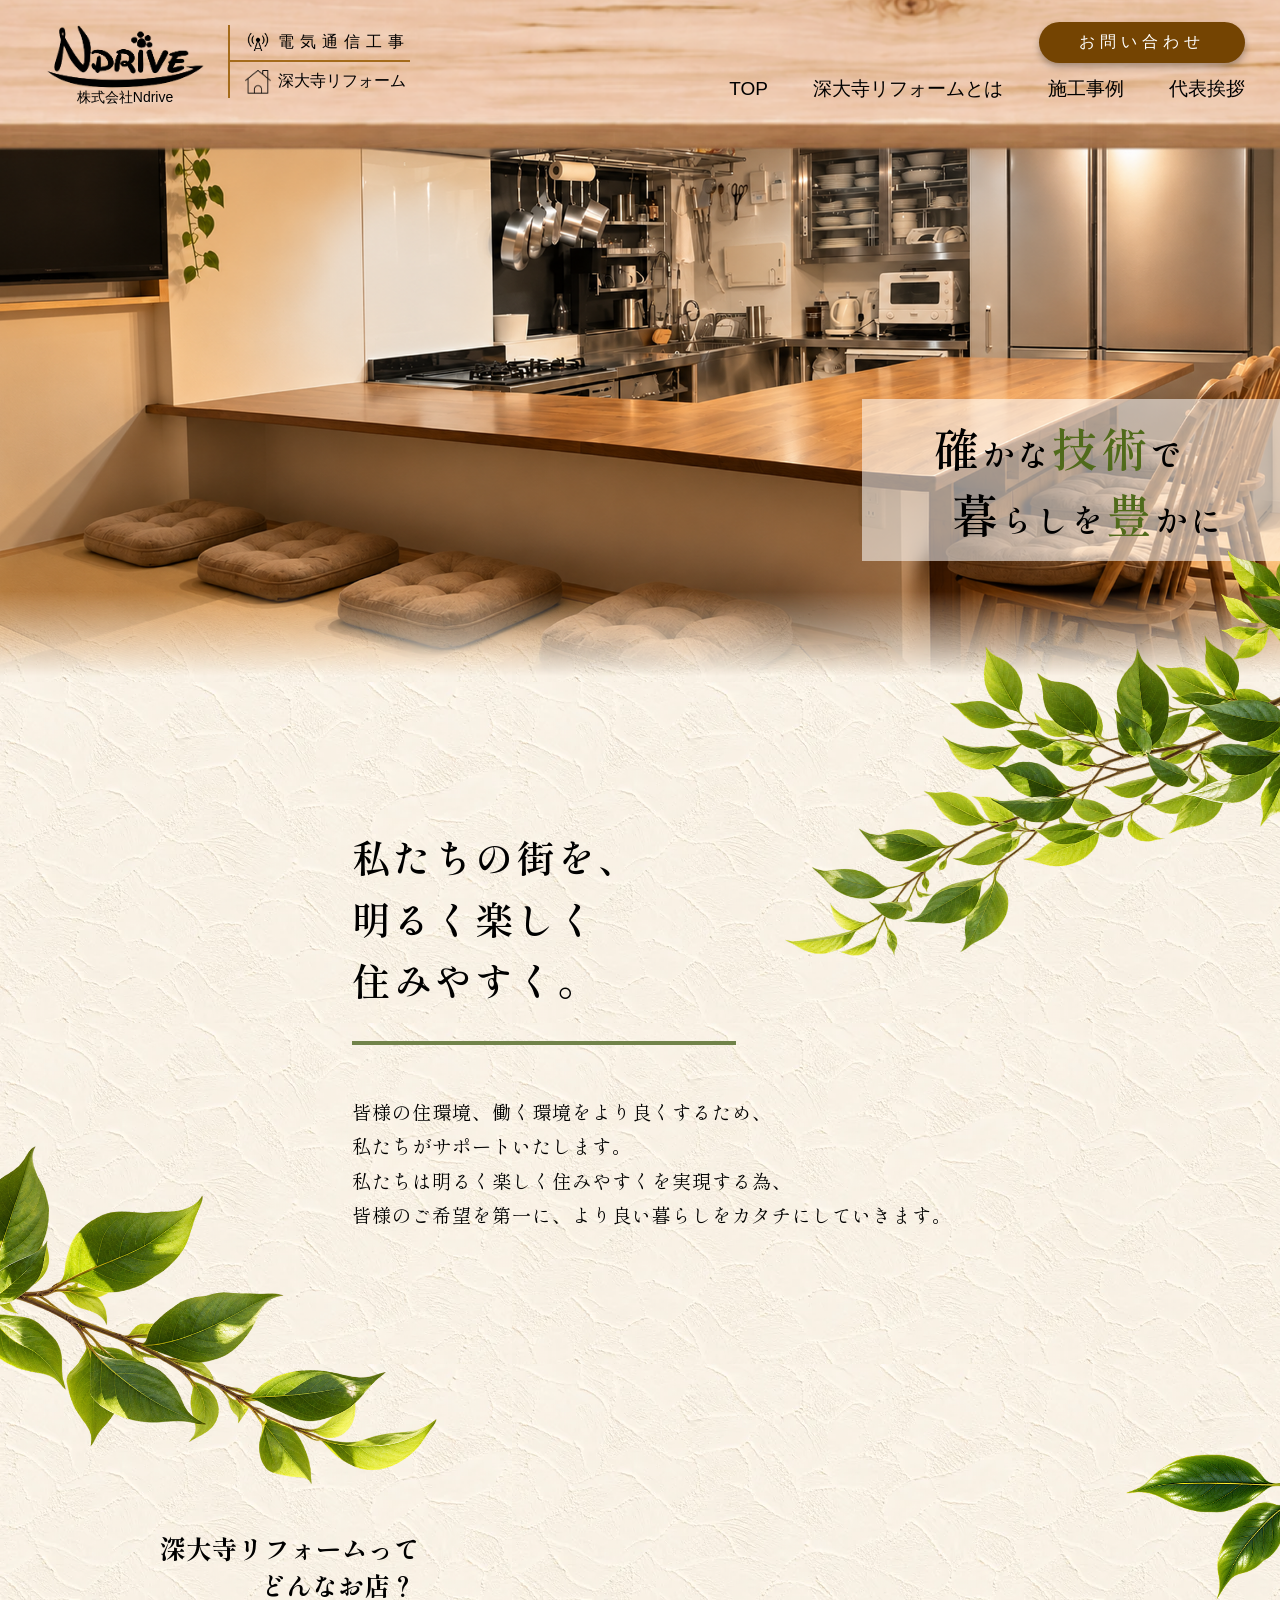
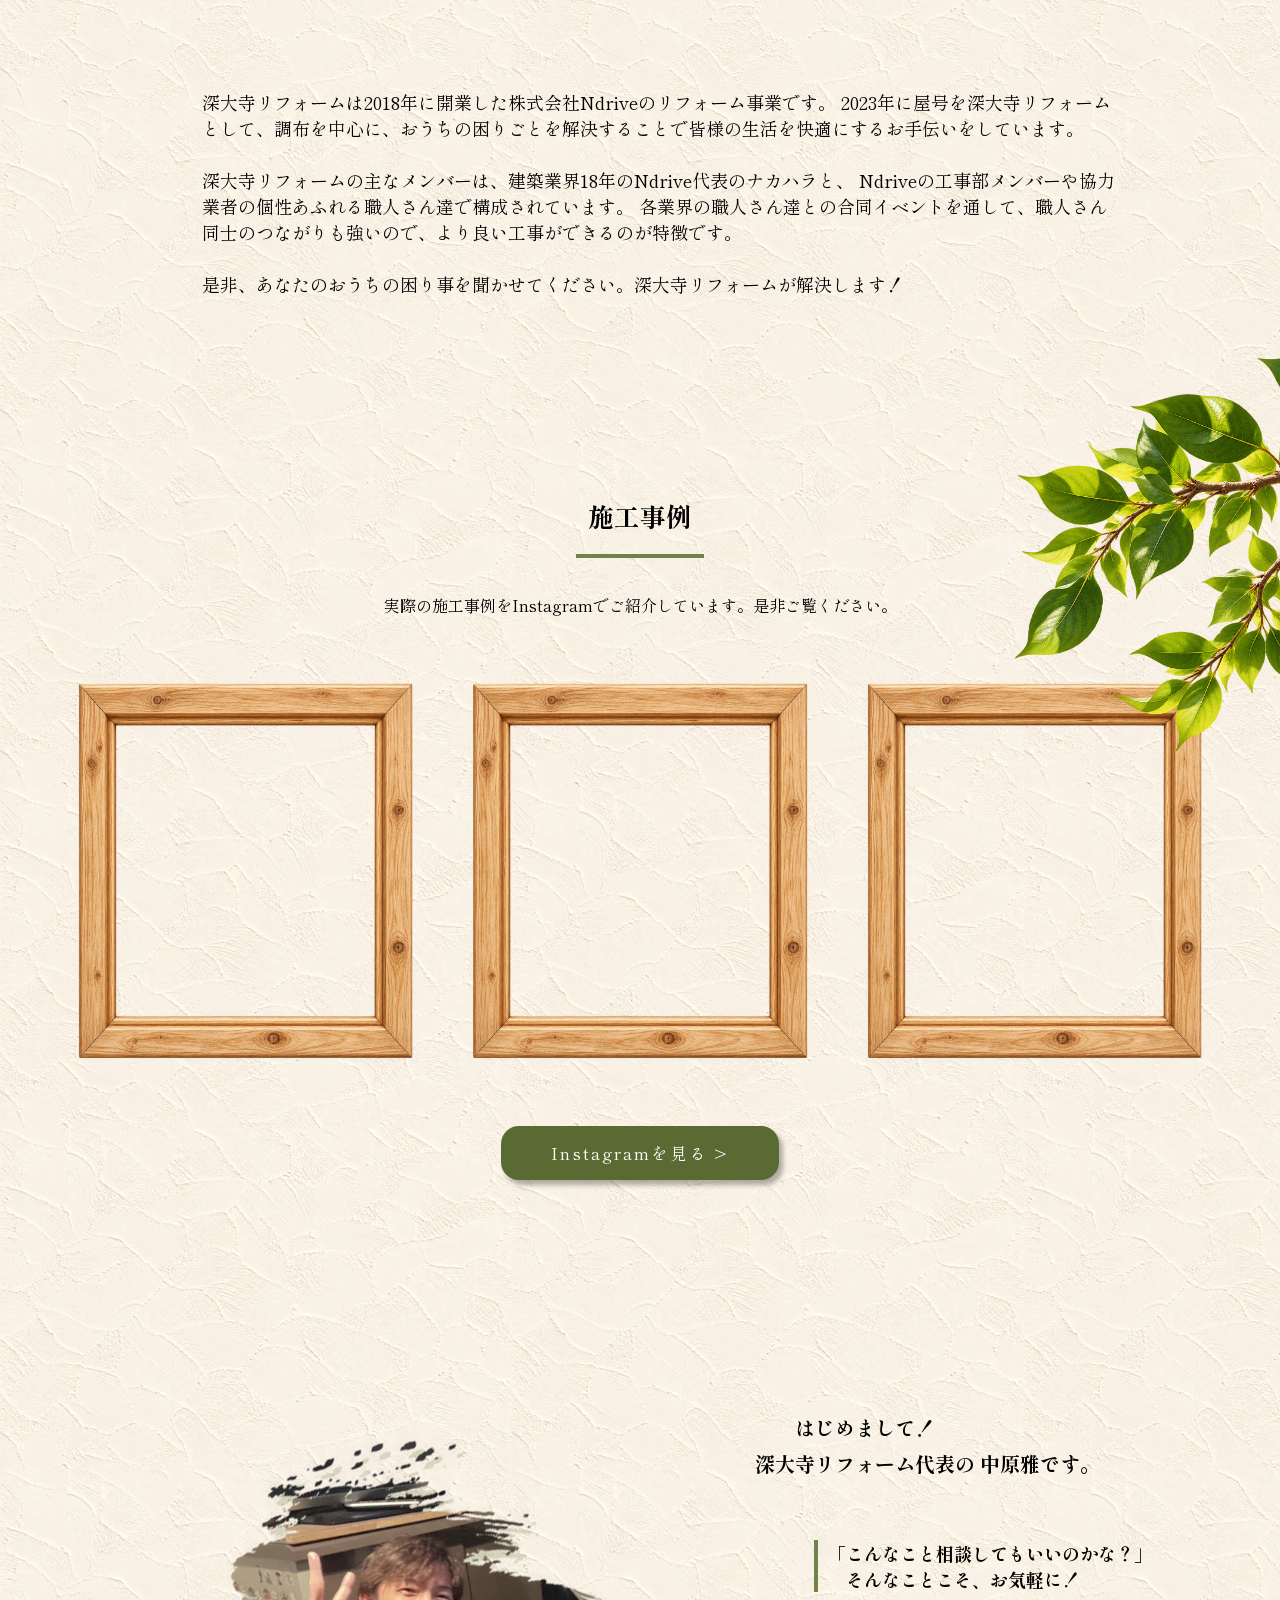
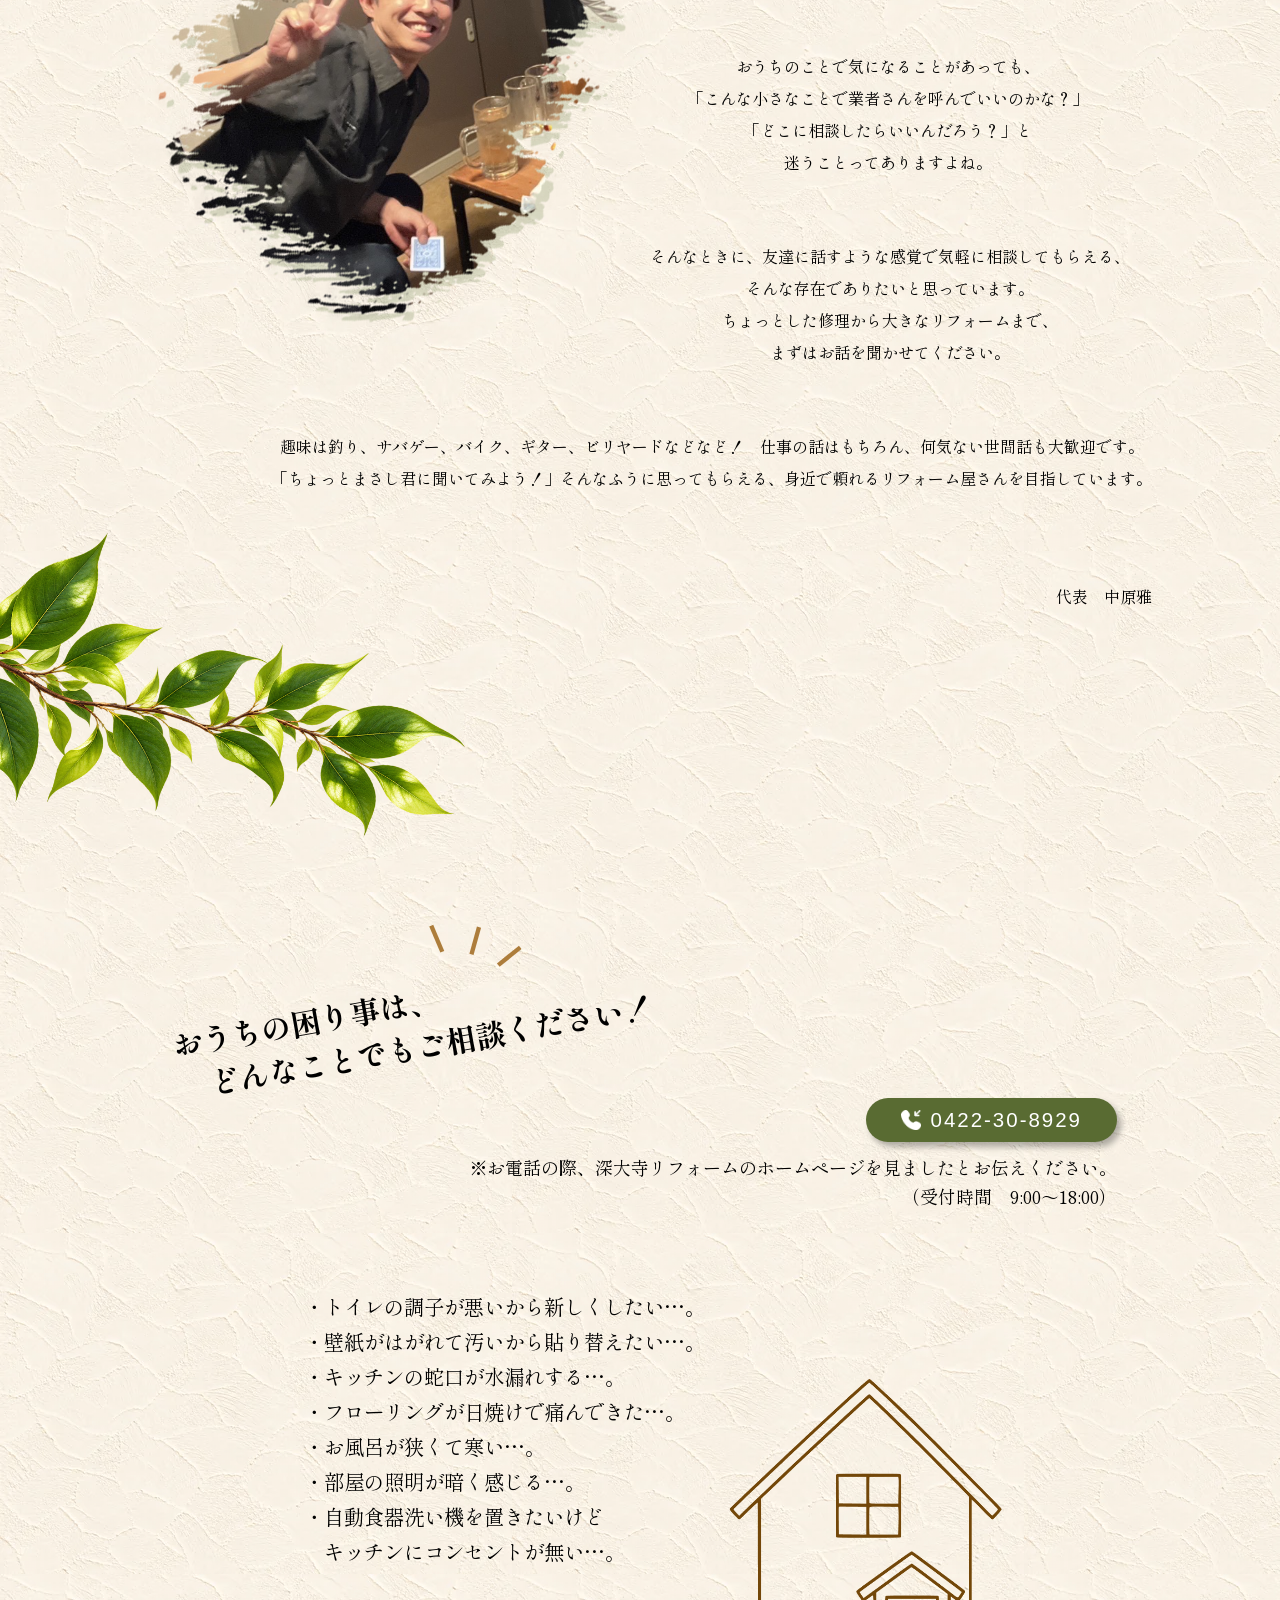
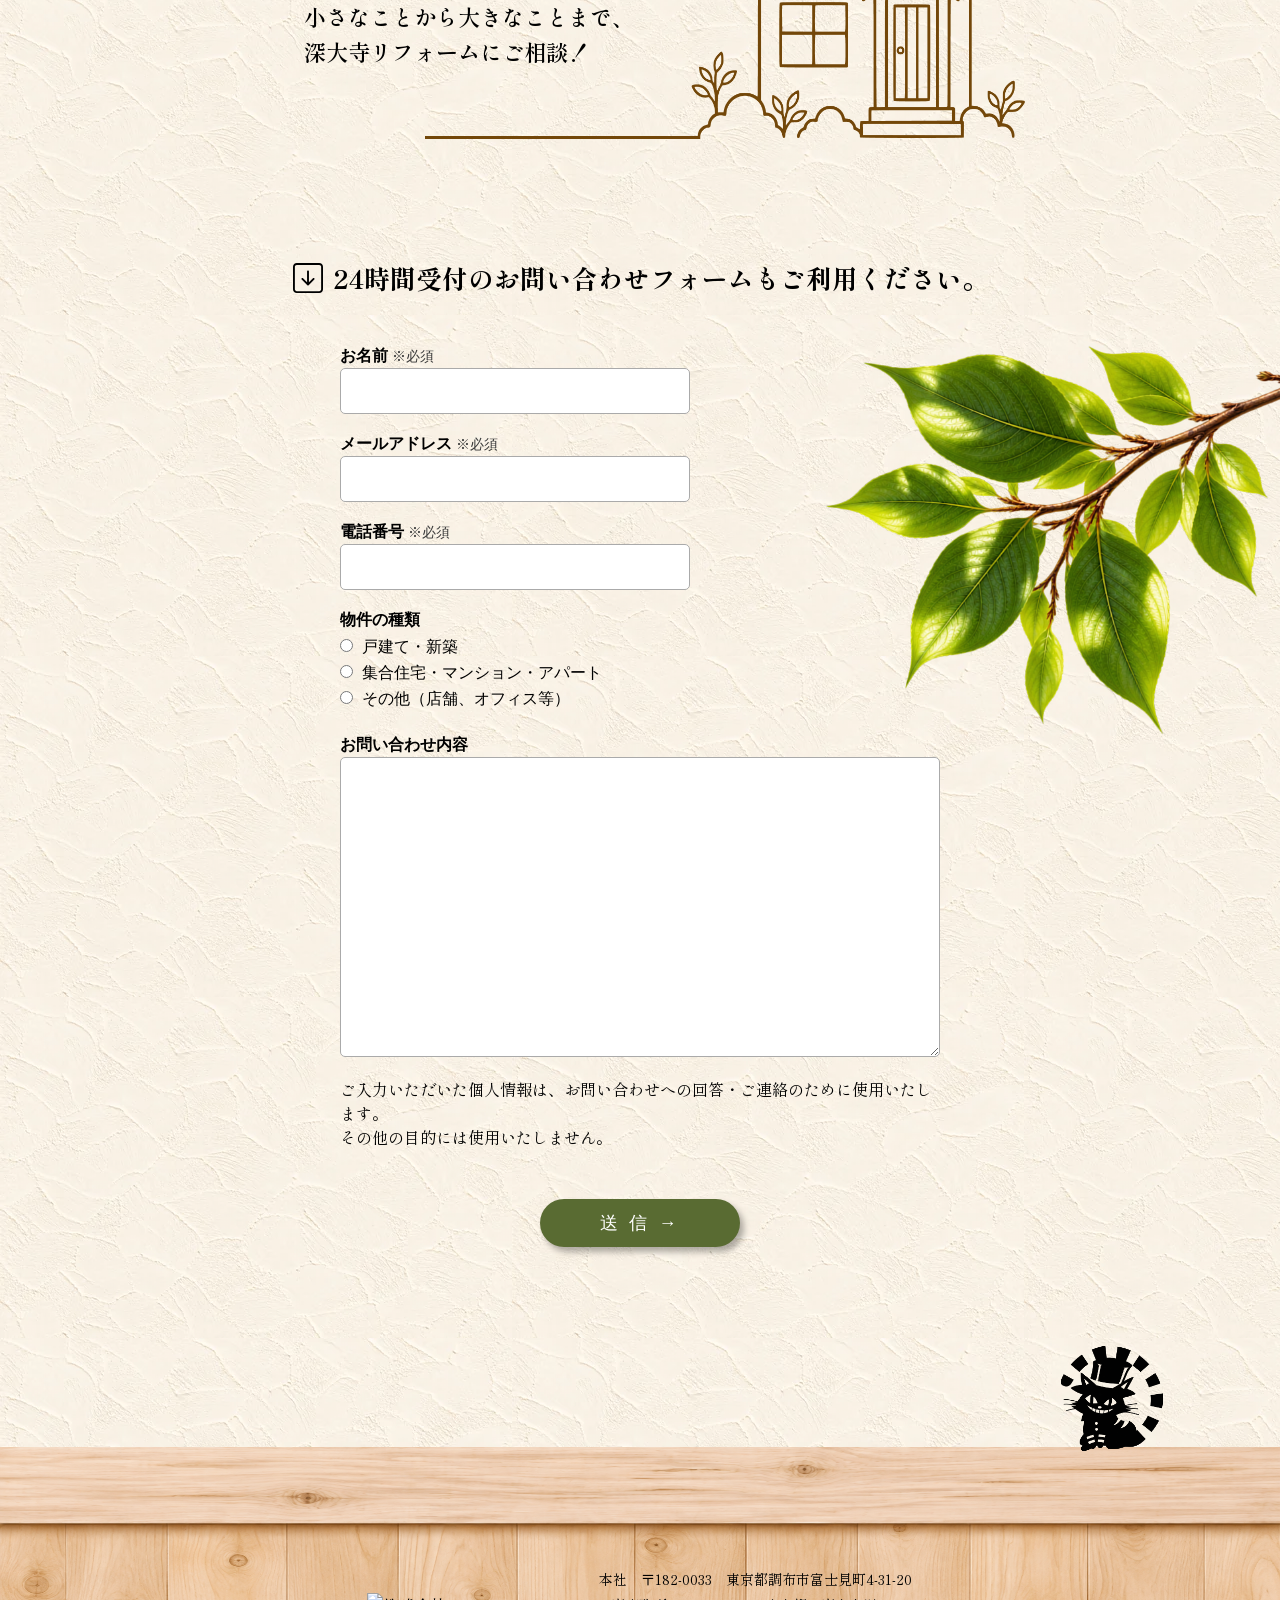
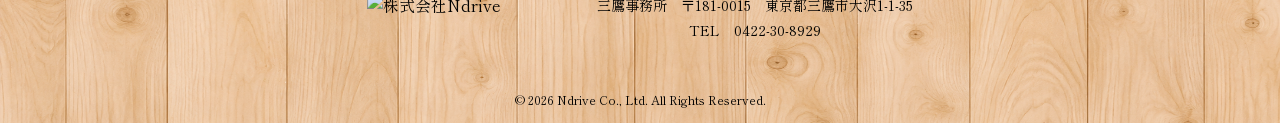
==== reform.html @ 46cafe9b "Add files via upload" ====
<!DOCTYPE html>
<html lang="ja">

<head>
    <meta charset="UTF-8">
    <meta name="viewport" content="width=device-width, initial-scale=1.0">

    <title>深大寺リフォーム</title>

    <!-- Google Fonts -->
    <link rel="preconnect" href="https://fonts.googleapis.com">
    <link rel="preconnect" href="https://fonts.gstatic.com" crossorigin>
    <link href="https://fonts.googleapis.com/css2?family=Shippori+Mincho&display=swap" rel="stylesheet">

    <!-- CSS -->
    
    <link rel="stylesheet" href="css/reform.css">
    <link rel="stylesheet" href="css/reform_sp.css">


    <!--JavaScript -->
    <script src="js/jquery-4.0.0.min.js" defer></script>
    <script src="js/swiper-bundle.min.js" defer></script>
    <script src="js/main.js" defer></script>

</head>

<body>

    <!-- ーーーーーーーーーーーーーーヘッダーーーーーーーーーーーーーーーーーーーーーーー -->
    <header>

        <div class="header">
            <img src="img/hari.png" alt="" class="hari">
            <div class="hidari">
                <a href="index.html" class="logo"><img src="img/ndrive_logo.png" alt="">
                    <p>株式会社Ndrive</p>
                </a>
            </div>
            <div class="kirikae">
                <div class="kirikae2"><img src="img/denki_icon.png" alt="">
                    <p>電気通信工事</p>
                </div>

                <div class="kirikae2">
                    <img src="img/ie_icon_kuro.png" alt="">
                    <p>深大寺リフォーム</p>
                </div>
            </div>

            <div class="migi">
                <div class="btn1"><a href="#contact">お問い合わせ</a></div>

                <nav>
                    <ul>
                        <li><a href="#top">TOP</a></li>
                        <li><a href="#donna">深大寺リフォームとは</a></li>
                        <li><a href="#sekou">施工事例</a></li>
                        <li><a href="#aisatu">代表挨拶</a></li>

                    </ul>
                </nav>
            </div>
        </div>


    </header>



    <main>
        <div class="main-visual">
    <picture>
        <source media="(max-width: 767px)" srcset="img/ie_sp.png">
        <img src="img/ie_syasin.png" alt="">
    </picture>

    <div class="main-text">
        <p>
            <span class="kanzi1">確</span>かな<span class="kanzi2">技術</span>で<br>
            <span class="kanzi1">&nbsp;&nbsp;&nbsp;&nbsp;暮</span>らしを<span class="kanzi2">豊</span>かに
        </p>
    </div>
</div>
        <div id="watasi">
            <h1>
                私たちの街を、<br>
                明るく楽しく<br>
                住みやすく。</h1>
            <p>皆様の住環境、<br class="sp-br">働く環境をより良くするため、<br>
                私たちがサポートいたします。<br>
                私たちは明るく楽しく住みやすくを実現する為、<br>
                皆様のご希望を第一に、<br class="sp-br">より良い暮らしをカタチにしていきます。
            </p>
        </div>

        <section id="donna">
            <h2>深大寺リフォームって<br>&nbsp;&nbsp;&nbsp;&nbsp;&nbsp;&nbsp;&nbsp;&nbsp;&nbsp;&nbsp;&nbsp;&nbsp;&nbsp;&nbsp;&nbsp;&nbsp;どんなお店？
            </h2>
            <img src="img/pendora_r.png">
            <p>深大寺リフォームは2018年に開業した株式会社Ndriveのリフォーム事業です。
                2023年に屋号を深大寺リフォームとして、調布を中心に、おうちの困りごとを解決することで皆様の生活を快適にするお手伝いをしています。<br>
                <br>
                深大寺リフォームの主なメンバーは、建築業界18年のNdrive代表のナカハラと、
                Ndriveの工事部メンバーや協力業者の個性あふれる職人さん達で構成されています。
                各業界の職人さん達との合同イベントを通して、職人さん同士のつながりも強いので、より良い工事ができるのが特徴です。<br>
                <br>
                是非、あなたのおうちの困り事を聞かせてください。深大寺リフォームが解決します！
            </p>
        </section>

        <section id="sekou">
            <h2>施工事例</h2>
            <p>実際の施工事例をInstagramでご紹介しています。<br class="sp-br">是非ご覧ください。</p>

            <div class="gakubuti-area">

                <div class="gakubuti">
                    <div class="mado">
                        <blockquote class="instagram-media"
                            data-instgrm-permalink="https://www.instagram.com/p/DeeU12ZGZT8/" data-instgrm-version="14">
                        </blockquote>
                    </div>
                </div>

                <div class="gakubuti">
                    <div class="mado">
                        <blockquote class="instagram-media"
                            data-instgrm-permalink="https://www.instagram.com/p/DeG30lYD0_P/" data-instgrm-version="14">
                        </blockquote>
                    </div>
                </div>

                <div class="gakubuti">
                    <div class="mado">
                        <blockquote class="instagram-media"
                            data-instgrm-permalink="https://www.instagram.com/p/DeG3Z9BD_4C/" data-instgrm-version="14">
                        </blockquote>
                    </div>
                </div>

            </div>

            <a href="https://www.instagram.com/jindaiijireform/" target="_blank" rel="noopener noreferrer">
                Instagramを見る &gt;
            </a>

        </section>
        <section id="aisatu">
            <img src="img/masasi.png" alt="">
            
                <h3>　　はじめまして！　<br>
                    深大寺リフォーム代表の <br class="sp-br"><span>中原雅</span>です。</h3>
                <h4>「こんなこと相談してもいいのかな？」<br>
                    　そんなことこそ、お気軽に！</h4><br>
                <p class="p1">おうちのことで気になることがあっても、<br>
                    「こんな小さなことで業者さんを呼んでいいのかな？」<br>
                    「どこに相談したらいいんだろう？」と<br>
                    迷うことってありますよね。</p>
                <p class="p2">そんなときに、友達に話すような感覚で気軽に相談してもらえる、<br>
                    そんな存在でありたいと思っています。<br>
                    ちょっとした修理から大きなリフォームまで、<br>
                    まずはお話を聞かせてください。</p><br>
                <p class="p3">趣味は釣り、サバゲー、バイク、ギター、ビリヤードなどなど！　仕事の話はもちろん、何気ない世間話も大歓迎です。<br>
                    「ちょっとまさし君に聞いてみよう！」そんなふうに思ってもらえる、身近で頼れるリフォーム屋さんを目指しています。</p>
                <p class="p4">代表　中原雅</p>
            </div>

        </section>





        <section id="contact">
            <h2>おうちの困り事は、<br>
                　どんなことでもご相談ください！</h2>

            <div class="denwa">
                <a href="tel:0422308929" class="tel-btn">
                    <img src="img/tel_siro.png" alt="">0422-30-8929
                </a>
                <p>※お電話の際、深大寺リフォームの<br class="sp-br">ホームページを見ましたとお伝えください。</p>
                <p>（受付時間　9:00～18:00）</p>
            </div>


            <div class="nayami">
                <p>・トイレの調子が悪いから新しくしたい…。</p>
                <p>・壁紙がはがれて汚いから貼り替えたい…。</p>
                <p>・キッチンの蛇口が水漏れする…。</p>
                <p>・フローリングが日焼けで痛んできた…。</p>
                <p>・お風呂が狭くて寒い…。</p>
                <p>・部屋の照明が暗く感じる…。</p>
                <p>・自動食器洗い機を置きたいけど<br>
                    　キッチンにコンセントが無い…。</p>


                <p class="dai">小さなことから大きなことまで、<br>
                    深大寺リフォームにご相談！</p>
            </div>
            <img src="img/ie_sen.png" alt="">


            <section id="reform-contact">

                <h2><img src="img/sitayazirusi.svg" alt=""> 24時間受付の<br class="sp-br">お問い合わせフォームも<br class="sp-br">ご利用ください。</h2>

                <form class="reform-form" action="#" method="post">

                    <!-- お名前 -->
                    <div class="form-group">
                        <label for="reform-name">
                            お名前 <span class="required">※必須</span>
                        </label>
                        <input type="text" id="reform-name" name="name" required>
                    </div>

                    <!-- メールアドレス -->
                    <div class="form-group">
                        <label for="reform-email">
                            メールアドレス <span class="required">※必須</span>
                        </label>
                        <input type="email" id="reform-email" name="email" required>
                    </div>

                    <!-- 電話番号 -->
                    <div class="form-group">
                        <label for="reform-tel">
                            電話番号 <span class="required">※必須</span>
                        </label>
                        <input type="tel" id="reform-tel" name="tel" required>
                    </div>

                    <!-- 物件の種類 -->
                    <fieldset class="form-group property-type">
                        <legend>物件の種類</legend>

                        <label>
                            <input type="radio" name="property" value="戸建て・新築">
                            戸建て・新築
                        </label>

                        <label>
                            <input type="radio" name="property" value="集合住宅・マンション・アパート">
                            集合住宅・マンション・アパート
                        </label>

                        <label>
                            <input type="radio" name="property" value="その他">
                            その他（店舗、オフィス等）
                        </label>
                    </fieldset>

                    <!-- お問い合わせ内容 -->
                    <div class="form-group">
                        <label for="reform-message">お問い合わせ内容</label>
                        <textarea id="reform-message" name="message" rows="10"></textarea>
                    </div>
                    <div class="privacy">
                        <p>
                            ご入力いただいた個人情報は、お問い合わせへの回答・ご連絡のために使用いたします。<br>
                            その他の目的には使用いたしません。
                        </p>
                    </div>

                    <!-- 送信ボタン -->
                    <button type="submit" class="reform-submit">
                        送 信 →
                    </button>

                </form>

            </section>


        </section>




    </main>



    <!-- ーーーーーーーー フッター ーーーーーーーー -->

    <footer>


        <!-- Ndriveロゴ -->
        <img src="img/Ndrive_logo.png" alt="株式会社Ndrive" class="rogo">

        <!-- Nドラくん -->
        <img src="img/Ndorakun.png" alt="" class="dora">

        <!-- 会社情報 -->
        <div class="zyouhou">
            <p>本社　〒182-0033　東京都調布市富士見町4-31-20</p>
            <p>三鷹事務所　〒181-0015　東京都三鷹市大沢1-1-35</p>
            <p>TEL　0422-30-8929</p>
        </div>

        <p class="copyright">
            &copy; 2026 Ndrive Co., Ltd. All Rights Reserved.
        </p>

    </footer>


    <script async src="https://www.instagram.com/embed.js"></script>

</body>

</html>
---- css/reform.css ----
/* ーーーーーーーーーーーーリセットーーーーーーーーーーーーーーーーーーーーーー */

* {
  margin: 0;
  padding: 0;
  box-sizing: border-box;
}

ul, ol {
  list-style: none;
}

a {
  text-decoration: none;
  color: inherit;
}

img {
  max-width: 100%;
  height: auto;
  display: block;
}

button, input, textarea {
  font: inherit;
}




/* ーーーーーーーーーーーーーーーーー全体ーーーーーーーーーーーーーーー */


body {
  margin: 0 auto;
  font-family: "Shippori Mincho", serif;
  font-weight: 400;
  font-style: normal;

  background-image:
    linear-gradient(
      rgba(255, 250, 240, 0.35),
      rgba(255, 250, 240, 0.35)
    ),
    url("../img/kabegami.webp");

  background-repeat: repeat;
  background-size: auto;
}


h2{
  font-size: 30px;
}
.sp-br {
  display: none;
}

#donna,
#sekou,
#aisatu{
  scroll-margin-top: 170px;
}

/* ーーーーーーーーーーーーーーーーーーーヘッダーーーーーーーーーーーーーーーーーーーーー */


/* =========================
   ヘッダー全体
========================= */

header {
  width: 100vw;
  margin-left: calc(50% - 50vw);
  position: sticky;
  top: 0;
  z-index: 1000;
  padding: 15px 15px 8px;
  overflow: visible;
}


header .header {
  position: relative;
  max-width: 1600px;
  display: flex;
  align-items: center;
  margin: 0 auto;
  font-family: sans-serif;
}

/* =========================
   木目＋ライトの画像
========================= */

header .hari {
  position: absolute;
  top: -390px;
  left: 50%;
  transform: translateX(-50%);
width: max(3000px);
  max-width: none;
  height: auto;
  z-index: 0;
  pointer-events: none;
}

/* 文字・ロゴ・メニューを画像より前に */

header .hidari,
header .kirikae,
header .migi {
  position: relative;
  z-index: 1;
}

/* =========================
   ロゴ
========================= */

header .logo {
  margin: 0 10px 0 30px;
  display: flex;
  flex-direction: column;
  align-items: center;
  transition: transform 0.3s ease;
}

header .logo img {
  width: 160px;
  height: auto;
}

header .logo p {
  font-size: 14px;
  margin-top: -3px;
}

header .logo:hover {
  opacity: 0.6;
}

/* =========================
   左側
========================= */

header .hidari {
  display: flex;
  align-items: center;
  padding-right: 15px;
  margin-right: 0;
}

header .hidari::after {
  content: "";
  position: absolute;
  right: 0;
  top: 10%;
  height: 80%;
  border-right: 2px solid #a46b1b;
}

/* =========================
   電気通信・リフォーム切り替え
========================= */

header .kirikae {
  display: flex;
  flex-direction: column;
  gap: 8px;
}

header .kirikae2 {
  display: flex;
  align-items: center;
  margin: 0;
  padding-left: 15px;
  gap: 7px;
}



header .kirikae2 img {
  width: 26px;
  height: auto;
}

header .kirikae2 p {
  font-size: 16px;
}

header .kirikae > .kirikae2:first-child {
  border-bottom: 2px solid #a46b1b;
  padding-bottom: 5px;
}

header .kirikae > .kirikae2:first-child p {
  letter-spacing: 6px;
}

/* =========================
   右側・ナビゲーション
========================= */

header .migi {
  display: flex;
  flex-direction: column;
  align-items: flex-end;
  margin: auto 20px 10px auto;
  gap: 13px;
  transform: translateY(7px);
}

header nav ul {
  display: flex;
  align-items: center;
  gap: 45px;
}

header nav a {
  display: inline-block;
  border-bottom: 3px solid transparent;
  font-size: 19px;
}

header nav a:hover {
  border-bottom-color: #a46b1b;
}

/* =========================
   お問い合わせボタン
========================= */

header .btn1 a {
  display: inline-block;
  background: #744402;
  color: white;
  letter-spacing: 5px;
  padding: 10px 40px;
  border-radius: 30px;
  box-shadow: 0 4px 7px rgba(0, 0, 0, 0.3);
}

header .btn1 a:hover {
  transform: translateY(2px) scale(0.97);
}





/* =========================
   スクロール時のヘッダー
========================= */

/* なめらかに変化 */
header {
  transition: padding 0.3s ease;
}

header .logo img,
header .logo p,
header .migi,
header .hari,
header nav a,
header .btn1 a {
  transition: all 0.3s ease;
}

/* =========================
   ヘッダー全体
========================= */

header.scrolled {
  padding: 0px 15px;
  box-shadow: 0 3px 12px rgba(0, 0, 0, 0.25);
}

/* =========================
   ロゴ・社名
========================= */

/* ロゴと社名を横並び */
header.scrolled .logo {
  flex-direction: row;
  align-items: center;
  gap: 8px;
  margin: 0 50px;
}

/* ロゴ画像 */
header.scrolled .logo img {
  width: 110px;
}

/* 社名 */
header.scrolled .logo p {
  font-size: 14px;
  margin-top: 10px;
  white-space: nowrap;
}

/* ロゴ右側の縦線を消す */
header.scrolled .hidari::after {
  display: none;
}

/* =========================
   電気通信・リフォーム切り替え
========================= */

header.scrolled .kirikae {
  display: none;
}

/* =========================
   ナビ・お問い合わせ
========================= */

/* 横並び */
header.scrolled .migi {
  flex-direction: row;
  align-items: center;
  gap: 25px;
  margin: 10px 20px 0 auto;
  transform: none;
}

/* ナビを左 */
header.scrolled nav {
  order: 1;
}

/* お問い合わせを右 */
header.scrolled .btn1 {
  order: 2;
}

/* ナビ文字 */
header.scrolled nav a {
  font-size: 17px;
}

/* ナビ同士の間隔 */
header.scrolled nav ul {
  gap: 40px;
}

/* お問い合わせボタン */
header.scrolled .btn1 a {
  font-size: 13px;
  padding: 6px 20px;
  letter-spacing: 2px;
  margin-bottom: 8px;
}

/* =========================
   木目＋ライト
========================= */

header.scrolled .hari {
  top: -440px;
}







/* ーーーーーーーーーーーーーーーーーーメインーーーーーーーーーーーーー */

.main-visual {
  position: relative;
  width: 100vw;
  margin-left: calc(50% - 50vw);
}

.main-visual picture {
  display: block;
  width: 100%;
}

.main-visual picture img {
  width: 100%;
  height: auto;
  display: block;

  -webkit-mask-image: linear-gradient(
    to bottom,
    black 65%,
    transparent 100%
  );

  mask-image: linear-gradient(
    to bottom,
    black 85%,
    transparent 100%
  );
}

.main-text {
  position: absolute;
  top: 65%;
  right: 0%;
  transform: translateY(-50%);
  z-index: 2;
  text-align: center;
background: rgba(255, 255, 255, 0.55);
  padding: 15px 55px 15px 30px;
}

.main-text p {
    font-weight: 600;
  font-size: clamp(30px, 2.5vw, 45px);
  letter-spacing: 3px;
 
}

.main-text .kanzi1{
font-size: clamp(40px, 3.6vw, 66px);
}

.main-text .kanzi2 {
  color: #506b1b;
 font-size: clamp(40px, 3.6vw, 66px);
}

.main-visual::after {
  content: "";
  position: absolute;
  top: 70%;
  width:100%;
  height: 100%;
  right: 0px;
  bottom: -30%;

  background-image: url("../img/ha1.png");
  background-size: auto  clamp(20px, 58vw, 1300px);
  background-repeat: no-repeat;
  background-position: right ;

  pointer-events: none;
  z-index: 3;
}
  



/* ーーーーーー 私たちの街を ーーーーーー */

#watasi {
  position: relative;
  width: 100%;
  padding:  clamp(20px, 12%, 100px) 0 100px  clamp(20px, 15%, 200px);
  display: flex;
  flex-direction: column;
  align-items: center;
}

/* 大きな見出し */
#watasi h1 {
 width: clamp(100px, 60vw, 1000px);
  margin-top: 50px;

  font-size: clamp(20px, 3vw, 55px);
  font-weight: 600;
  line-height: 1.6;
  letter-spacing: 3px;
  text-align: left;
}

/* 緑の横線 */
#watasi h1::after {
  content: "";
  display: block;

  width: 50%;
  height: 4px;
  margin-top: 30px;

  background: #71834a;
}

/* 下の説明文 */
#watasi p {
  width: clamp(100px, 60vw, 1000px);
  margin: 50px 0 0 0;

 font-size: clamp(18px, 1.5vw, 25px);
  line-height: 1.8;
  letter-spacing: 1px;
  text-align: left;
}

/* 左側の葉っぱ */


#watasi::after {
  content: "";
  position: absolute;
  top: clamp(300px, 10vw, 350px);
  width:100%;
  height: 100%;
  right: 0px;
  bottom: -20%;

  background-image: url("../img/ha2.png");
  background-size: auto clamp(20px, 35vw, 700px);
  background-repeat: no-repeat;
  background-position: left ;

  pointer-events: none;
  z-index: 3;
}
  



/* ーーーーーーーーーーーーーーどんなーーーーーーーーーーーーーーーーーー */

#donna{
    max-width: 1400px;
position: relative;
  padding: 100px;
 margin: clamp(100px, 12vw, 220px) auto 100px;
}


#donna h2 {
  font-size: clamp(24px, 2vw, 35px);
  position: absolute;

  top: calc(
    clamp(700px, 50vw, 1000px) * 0.06
  );


  left: calc(
  clamp(-200px, -8vw, -30px)
  + clamp(700px, 50vw, 1000px) * 0.56
  - clamp(
      0px,
      min(100vw - 600px, 680px - 100vw) * 1.5,
      40px
    )
);

transform: translate(
  calc(-50% - clamp(0px, min(100vw - 600px, 680px - 100vw) * 0.5, 10px)),
  calc(-1 * clamp(0px, min(100vw - 600px, 680px - 100vw) * 0.25, 5px))
);

text-align: center;
white-space: nowrap;
z-index: 100;


}

#donna p {
  max-width: 85%;
  margin: 8vw 0 0 8vw;
  font-size: clamp(18px, 1.3vw, 24px);
  text-align: left;
}


#donna img {
  position: absolute;
  top: 0;
  left: clamp(-200px, -8vw, -30px);
  width: clamp(700px, 50vw, 1000px);
}


#donna::after {
  content: "";
  position: absolute;

  top: -240px;
  width: 100vw;
  height: 100%;
  left: 50%;
  transform: translateX(-50%);

  background-image: url("../img/ha3.png");
  background-size: auto clamp(0px, 16vw, 250px);
  background-repeat: no-repeat;
  background-position: right center;

  pointer-events: none;
  z-index: 3;
}




/* ーーーーーーーーーーーー施工事例ーーーーーーーーーーーーーーーー */

#sekou h2,p{
  text-align: center;
}

#sekou h2{
  font-size: clamp(24px, 2vw, 45px);
}

#sekou h2::after {
  content: "";
  display: block;
  width: clamp(120px, 10vw, 600px);
  height: 4px;
  background: #71834a;
  margin: 20px auto 0;
}

#sekou p{
    margin-top: 35px;
    margin-bottom: 60px;
    font-size: clamp(16px, 1.2vw, 20px);
}


#sekou a {
  display: block;
  width: fit-content;
  margin: 60px auto 0;
  padding: 15px 50px;

  background-color: #596b32;
  color: white;
  border-radius: 18px;

  font-size: clamp(16px, 1.3vw, 20px);
  font-weight: 400;
  letter-spacing: 2px;
  text-decoration: none;

  box-shadow: 4px 5px 5px rgba(0, 0, 0, 0.3);

  transition: 0.3s;
}

#sekou a:hover {
  background-color: #465628;
  box-shadow: 2px 3px 3px rgba(0, 0, 0, 0.2);
  transform: translateY(2px);
}




/* ーーーーー 額縁3つを並べる ーーーーー */

#sekou .gakubuti-area {
  width: 95%;
  max-width: 1600px;
  margin: 30px auto;

  display: flex;
  justify-content: center;
  gap: 5px;
}

/* ーーーーー 額縁1つのサイズ ーーーーー */

#sekou .gakubuti {
  flex: 0 0 32%;
  min-width: 0;
  width: 32%;
  aspect-ratio: 1 / 1;
  height: auto;

  position: relative;
  display: flex;
  justify-content: center;
  overflow: hidden;
}

/* ーーーーー Instagramを表示する窓 ーーーーー */

#sekou .mado {
  position: absolute;
  top: 12%;
  left: 10%;
  width: 80%;
  height: 76%;

  display: flex;
  justify-content: center;
  overflow: hidden;
}



/* ーーーーー Instagramの投稿 ーーーーー */

#sekou .mado .instagram-media {
  position: static;
  flex: 0 0 326px;

  width: 326px;
  min-width: 326px;
  max-width: 326px;

  margin: -55px 0 0;

  transform: scale(1);
  transform-origin: top center;
}
/* ーーーーー 額縁を一番前に表示 ーーーーー */

#sekou .gakubuti::after {
  content: "";
  position: absolute;
  inset: 0;

  background-image: url("../img/gakubuti.png");
  background-size: 100% 100%;
  background-position: center;
  background-repeat: no-repeat;

  pointer-events: none;
  z-index: 2;
}

/* ーーーーー 施工事例全体 ーーーーー */

#sekou {
  position: relative;
}

/* ーーーーー 右側の葉っぱ ーーーーー */

#sekou::after {
  content: "";
  position: absolute;
  top: -460px;
  width: 100%;
  height: calc(100% + 315px);
  left: 50%;
  transform: translateX(-50%);

  background-image: url("../img/ha4.png");
  background-size: auto clamp(10px, 40vw, 800px);
  background-repeat: no-repeat;
  background-position: right center;

  pointer-events: none;
  z-index: 3;
}




/* ーーーーーーーーーーーーーー挨拶ーーーーーーーーーーーーーーーー */




#aisatu {
  max-width: 1400px;
  margin: 200px auto;
  position: relative;
  height: 900px;
}

/* 左の写真 */
#aisatu > img {
  width: 45%;
  height: auto;
  flex-shrink: 0;
  position:absolute;
  top: -100px;
  left: 100px;
    z-index: 1;
  isolation: isolate;
  filter: drop-shadow(8px 8px 0 rgba(113, 131, 74, 0.25));
}

/* 右の文章全体 */
#aisatu > div {
  width: 80%;
  text-align: left;
}



/* 見出し */
#aisatu h3 {
  font-size: clamp(20px, 1.3vw, 28px);
  line-height: 1.8;
  margin-bottom: 50px;
  position: absolute;
  top: 30px;
  right: clamp(180px, 10%, 1000px);
}

/* 説明文 */
#aisatu p {
  font-size: clamp(16px, 1.2vw, 20px);
  line-height: 2;
}

#aisatu h4{
    position: absolute;
    top: 160px;
    right: clamp(60px, 10%, 1000px);
     border-left: 4px solid #71834a;
  padding-left: 10px;
  font-size: clamp(18px, 1.25vw, 24px);
}

#aisatu .p1{
    position: absolute;
    top: 270px;
    right: 15%;
}

#aisatu .p2{
    position: absolute;
    top: 460px;
    right: clamp(150px, 5vw, 300px);
}

#aisatu .p3{
    position: absolute;
    top: 650px;
    right: 10%;
}

/* 代表の名前 */
#aisatu .p4 {
  position: absolute;
  top: 800px;
  right: 10%;
  text-align: right;
}



/* ーーーーー ha5 左側の葉っぱ ーーーーー */

#contact {
  position: relative;
}

#contact::before {
  content: "";
  position: absolute;
  top: -59%;
  left: 50%;
  transform: translateX(-50%);

  width: 100vw;
  height: 100%;

  background-image: url("../img/ha5.png");
  background-size: auto 34vw;
  background-repeat: no-repeat;
  background-position: left center;

  pointer-events: none;
  z-index: 3;
}

/* ーーーーーーーーーーーーーーー問い合わせーーーーーーーーーーーーーーー */


#contact {
  max-width: 1400px;
  margin: 100px auto;
  padding: 50px;
  display: grid;
  
  gap: 50px;
  grid-template-columns: minmax(0, 1fr) minmax(0, 1fr);
}

/* 見出し */
#contact > h2 {
  grid-column: 1;
  text-align: left;
  grid-column: 1 / -1;
  white-space: nowrap;
transform: rotate(-10deg);
margin-left: 10%;

}

/* 電話 */
#contact .denwa {
  grid-column: 2;
  justify-self: end;
  display: flex;
  flex-direction: column;
  align-items: flex-end;
  margin-right: 20%;
  margin-top: 30px;
}

#contact .denwa p {
  margin: 3px 0 0;
  text-align: right;
  font-size: clamp(15px,1.4vw, 18px);
}

#contact .denwa p:first-of-type {
    white-space: nowrap;
    margin-top: 12px;
}




#contact .tel-btn {
  display: inline-flex;
  align-items: center;
  gap: 10px;
  padding: 10px 35px;
  background: #596b32;
  color: white;
  border-radius: 40px;
  text-decoration: none;
  font-size: clamp(20px, 1.6vw, 45px);
  font-family: sans-serif;
  letter-spacing: 2px;
    box-shadow: 4px 5px 6px rgba(0, 0, 0, 0.3);
     transition: 0.2s;
  
}


#contact .tel-btn:hover {
  transform: translateY(4px);
  box-shadow: 1px 2px 3px rgba(0, 0, 0, 0.2);
}

#contact .tel-btn:active {
  transform: translateY(6px);
  box-shadow: none;
}



#contact .tel-btn img {
  width: 20px;
}

/* お悩み一覧 */
#contact .nayami {
  grid-column: 1;
  margin: 30px auto 0 45%;
}

#contact .nayami p{
    text-align: left;
    line-height: 35px;
    white-space: nowrap;
    font-size: clamp(18px, 1.6vw, 22px);
}

#contact .nayami .dai{
    font-size: 22px;
    margin-top: 30px;
    font-weight: 600;
}

/* 家の画像 */
#contact > img {
  grid-column: 2;
  width: 600px;
  margin: 120px 30% 0 0;
  transform: translateX(-40%);
  max-width: none;
}

/* フォーム */
#reform-contact {
  grid-column: 1 / -1;
}

#contact > h2 {
  position: relative;
}

#contact > h2::before {
  content: "";
  position: absolute;
  width: 100px;
  height: 50px;
  bottom: 100%;
  left: 25%;
  transform: rotate(7deg);

  background-image: url("../img/pyon.svg");
  background-size: contain;
  background-repeat: no-repeat;
}




/* ーーーーー お問い合わせフォーム ーーーーー */


#reform-contact {
  width: 100%;
  padding: 50px 0;
   min-width: 0;
}

/* 見出し */
#reform-contact h2 {
  font-size: clamp(20px, 2vw, 40px);

  display: flex;
  align-items: center;
  gap: 10px;
  text-align: center;
  width: fit-content;
  margin: 20px auto 50px auto;
}

#reform-contact h2 img{
width: 30px;
height: 30px;
}


/* フォーム全体 */
.reform-form {
   width: 100%;
  max-width: 600px;
  min-width: 0;
  margin: 0 auto;
}

/* 各項目 */
.reform-form .form-group {
  margin-bottom: 20px;
}

/* 項目名 */
.reform-form label,
.reform-form legend {
  display: block;
  font-size: clamp(16px, 1.2vw, 20px);
  font-weight: bold;
  margin-bottom: 1px;
  font-family: sans-serif;
}

/* 必須 */
.reform-form .required {
  color: #3c3c3c;
  font-size: 14px;
  font-weight: 200;
}

/* 入力欄 */
.reform-form input[type="text"],
.reform-form input[type="email"],
.reform-form input[type="tel"] {
  display: block;
  width: 350px;
  max-width: 100%;
  padding: 10px;
  border: 1px solid #aaa;
  border-radius: 5px;
  background: white;
  font-size: 16px;
    box-sizing: border-box;
  max-width: 100%;
}

/* 物件の種類 */
.reform-form .property-type {
  border: none;
  padding: 0;
  
}

.reform-form .property-type label {
  display: block;
  font-size: clamp(16px, 1.2vw, 20px);
  font-weight: normal;
  margin: 5px 0;
}

/* ラジオボタン */
.reform-form input[type="radio"] {
  margin-right: 5px;
}

/* お問い合わせ内容 */
.reform-form textarea {
  display: block;
  width: 600px;
  max-width: 100%;
  height: 300px;
  padding: 10px;
  border: 1px solid #aaa;
  border-radius: 5px;
  background: white;
font-size: clamp(16px, 1.2vw, 20px);
}

/* 送信ボタン */
.reform-form .reform-submit {
  display: block;
  margin: 50px auto 0;
  padding: 12px 60px;

  background: #596b32;
  color: white;
  border: none;
  border-radius: 40px;
font-family: sans-serif;
 font-size: clamp(18px, 1.3vw, 20px);
  letter-spacing: 3px;
  cursor: pointer;

  box-shadow: 4px 5px 6px rgba(0, 0, 0, 0.3);
}

.reform-submit {
  transition: 0.2s;
}

.reform-submit:hover {
  transform: translateY(4px);
  box-shadow: 1px 2px 3px rgba(0, 0, 0, 0.2);
}
.reform-form .privacy p {
  text-align: left;
}

#contact{
  position: relative;
}





/* ーーーーー ha6 右側の葉っぱ ーーーーー */

#contact::after {
  content: "";
  position: absolute;
  top: 40px;
  width: 100vw;
  height: 100%;
  left: 50%;
  transform: translateX(-50%);

  background-image: url("../img/ha6.png");
  background-size: auto clamp(100px, 80vw, 1300px);
  background-repeat: no-repeat;
  background-position: right center;

  pointer-events: none;
  z-index: 3;
}







/* ーーーーーーーーーーーーーーーーーー フッター ーーーーーーーーーーーーーー */

footer {
  position: relative;
  width: 100%;
  padding: 120px 10% 80px;

background-image: url("../img/kosikabe.png");
background-size: 100% 100%;
background-position: center ;
background-repeat: no-repeat;

  display: flex;
  align-items: center;
  justify-content: center;
  gap: 30px;
}

/* Ndriveロゴ */
footer .rogo {
  width: 200px;
}

/* Nドラくん */
footer .dora {
  position: absolute;
  width: 130px;
  top: -113px;
  right: 8%;
  bottom: 100%;
}

/* 会社情報 */
footer .zyouhou {
  font-size: 14px;
  line-height: 1.8;
}

/* コピーライト */
footer .copyright {
  position: absolute;
  bottom: 15px;
  left: 50%;
  transform: translateX(-50%);

  font-size: 12px;
  white-space: nowrap;
}












/* ーーーーーーーーーーーーーーーーーーーアニメーションーーーーーーーーーーーーー */



/* ーーーーー 文字アニメーション ーーーーー */

.main-text p {
  -webkit-mask-image: linear-gradient(
    to bottom,
    black 0%,
    black 40%,
    transparent 60%,
    transparent 100%
  );
  mask-image: linear-gradient(
    to bottom,
    black 0%,
    black 40%,
    transparent 60%,
    transparent 100%
  );

  -webkit-mask-size: 100% 300%;
  mask-size: 100% 300%;

  animation: textReveal 2s ease-in-out forwards;
}

@keyframes textReveal {
  from {
    -webkit-mask-position: 0 70%;
    mask-position: 0 70%;
  }

  to {
    -webkit-mask-position: 0 0;
    mask-position: 0 0;
  }
}







/* ーーーーー アニメーション ーーーーー */

/* h1とpに共通するマスク設定 */
#watasi h1,
#watasi p {
  -webkit-mask-image: linear-gradient(
    to bottom,
    black 0%,
    black 40%,
    transparent 60%,
    transparent 100%
  );
  mask-image: linear-gradient(
    to bottom,
    black 0%,
    black 40%,
    transparent 60%,
    transparent 100%
  );

  -webkit-mask-size: 100% 300%;
  mask-size: 100% 300%;
}

/* h1：2秒後に登場 */
#watasi h1 {
  animation: watasiReveal 2.5s ease-in-out 0.6s both;
}

/* p：3.5秒後に登場 */
#watasi p {
  animation: watasiReveal 3s ease-in-out 1.5s both;
}

/* 上から下へふわっと表示 */
@keyframes watasiReveal {
  from {
    -webkit-mask-position: 0 100%;
    mask-position: 0 100%;
  }

  to {
    -webkit-mask-position: 0 0;
    mask-position: 0 0;
  }
}


/* ーーーーー どんな・ペンドラ アニメーション ーーーーー */

/* 最初は隠す */
#donna h2,
#donna img {
  clip-path: inset(0 100% 0 0);
}

/* 左から徐々に表示 */
#donna h2.show,
#donna img.show {
  animation: imageReveal 1s ease-out forwards;
}

@keyframes imageReveal {
  from {
    clip-path: inset(0 100% 0 0);
  }

  to {
    clip-path: inset(0 0 0 0);
  }
}



/* ーーーーー どんなの文章 ふわっと表示 ーーーーー */

#donna p {
  opacity: 0;
  transform: translateY(20px);
  transition: opacity 1s ease, transform 1s ease;
}

#donna p.is-visible {
  opacity: 1;
  transform: translateY(0);
}



/* ーーーーー 施工事例 スクロールアニメーション ーーーーー */

/* 見出し・説明文 */
#sekou h2.reveal,
#sekou > p.reveal {
  opacity: 0;
  transform: translateY(30px);
  transition: opacity 1s ease, transform 1s ease;
}

#sekou h2.reveal.is-visible,
#sekou > p.reveal.is-visible {
  opacity: 1;
  transform: translateY(0);
}

/* 額縁 */
#sekou .gakubuti.reveal {
  opacity: 0;
  transform: translateY(40px) scale(0.95);
  transition: opacity 1s ease, transform 1s ease;
}

#sekou .gakubuti.reveal.is-visible {
  opacity: 1;
  transform: translateY(0) scale(1);
}






/* Instagramボタン */

#sekou > a {
  opacity: 0;
  translate: 0 30px;
}

/* 見出しが表示されたら、遅れてボタン登場 */
#sekou:has(h2.is-visible) > a {
  animation: instaUp 1s ease 1.5s both;
}

@keyframes instaUp {
  from {
    opacity: 0;
    translate: 0 30px;
  }

  to {
    opacity: 1;
    translate: 0 0;
  }
}



/* ーーーーー 他のセクションもふわっと登場 ーーーーー */

/* 代表挨拶 */
#aisatu > img,
#aisatu h3,
#aisatu h4,
#aisatu .p1,
#aisatu .p2,
#aisatu .p3,
#aisatu .p4,

/* お問い合わせ */
#contact > h2,
#contact .denwa,
#contact .nayami,

/* お問い合わせフォーム */
#reform-contact h2,
#reform-contact .form-group,
#reform-contact .reform-submit {
  opacity: 0;
  translate: 0 30px;
  transition:
    opacity 1s ease,
    translate 1s ease;
}

/* スクロールで表示 */
#aisatu > img.is-visible,
#aisatu h3.is-visible,
#aisatu h4.is-visible,
#aisatu .p1.is-visible,
#aisatu .p2.is-visible,
#aisatu .p3.is-visible,
#aisatu .p4.is-visible,

#contact > h2.is-visible,
#contact .denwa.is-visible,
#contact .nayami.is-visible,

#reform-contact h2.is-visible,
#reform-contact .form-group.is-visible,
#reform-contact .reform-submit.is-visible {
  opacity: 1;
  translate: 0 0;
}


/* HA1： */

@keyframes ha1Sway {
  0%, 100% {
    transform: skewY(0deg);
  }

  50% {
    transform: skewY(5deg);
  }
}

.main-visual::after {
  transform-origin: right center;
  animation: ha1Sway 6s ease-in-out infinite;
}


/* HA2*/

@keyframes ha2Sway {
  0%, 100% {
    transform: skewY(0deg);
  }

  50% {
    transform: skewY(-3deg);
  }
}

#watasi::after {
  transform-origin: left center;
  animation: ha2Sway 3s ease-in-out infinite;
}



/* HA3：右側を固定して左側が上下にしなる */

@keyframes ha3Sway {
  0%, 100% {
    transform: translateX(-50%) skewY(0deg);
  }

  50% {
    transform: translateX(-50%) skewY(8deg);
  }
}

#donna::after {
  transform-origin: right center;
  animation: ha3Sway 2s ease-in-out infinite;
}



/* HA4：右側を固定して左側が上下にしなる */

@keyframes ha4Sway {
  0%, 100% {
    transform: translateX(-50%) skewY(0deg);
  }

  50% {
    transform: translateX(-50%) skewY(5deg);
  }
}

#sekou::after {
  transform-origin: right center;
  animation: ha4Sway 4.8s ease-in-out infinite;
}



/* HA5：左側を固定して右側が上下にしなる */

@keyframes ha5Sway {
  0%, 100% {
    transform: translateX(-50%) skewY(0deg);
  }

  50% {
    transform: translateX(-50%) skewY(-4deg);
  }
}

#contact::before {
  transform-origin: left center;
  animation: ha5Sway 5.2s ease-in-out infinite;
}



/* HA6：右側を固定して左側が上下にしなる */

@keyframes ha6Sway {
  0%, 100% {
    transform: translateX(-50%) skewY(0deg);
  }

  50% {
    transform: translateX(-50%) skewY(3deg);
  }
}

#contact::after {
  transform-origin: right center;
  animation: ha6Sway 4.6s ease-in-out infinite;
}
---- css/reform_sp.css ----
@media screen and (max-width: 767px) {
  
.sp-br {
  display: inline;
}

h2{
    font-size: 24px;
    letter-spacing: 4px;
}
    
body {
  overflow-x: clip;
}




  

/* ===== スマホ版ヘッダー ===== */




header,
header.scrolled {
  width: 100%;
  padding: 5px 10px;
  margin: 0;
}

/* ヘッダー全体を2段にする */
header .header {
  display: grid;
  grid-template-columns: 115px minmax(0, 1fr);
  grid-template-rows: auto auto;
  align-items: center;
  width: 100%;
  gap: 0;
}


header .hari,
header.scrolled .hari {
  display: block;
  content: url("../img/hari_sumaho.png");

  position: absolute;
  width: 1900px;
  max-width: none;
  height: auto;

  top: -295px;
  left: 50%;
  transform: translateX(-50%);
}


/* 切り替えメニューを非表示 */
header .kirikae,
header.scrolled .kirikae {
  display: none;
}

/* ===== ロゴ ===== */

header .hidari {
  grid-column: 1;
  grid-row: 1 / 3;
  padding: 0;
  margin: 0;
  min-width: 0;
}

header .hidari::after {
  display: none;
}

header .logo,
header.scrolled .logo {
  display: flex;
  flex-direction: column;
  align-items: center;
  gap: 0;
  margin: 0;
}

header .logo img,
header.scrolled .logo img {
  width: 100px;
}

header .logo p,
header.scrolled .logo p {
  font-size: 12px;
  margin: -3px 0 0;
  white-space: nowrap;
}

/* ===== 右側 ===== */

header .migi,
header.scrolled .migi {
  grid-column: 2;
  grid-row: 1 / 3;

  display: flex;
  flex-direction: column;
  align-items: flex-end;

  width: 100%;
  min-width: 0;
  margin: 0;
  gap: 5px;
  transform: none;
}

/* ===== お問い合わせ ===== */

header .btn1,
header.scrolled .btn1 {
  order: 1;
}

header .btn1 a,
header.scrolled .btn1 a {
  display: flex;
  align-items: center;
  justify-content: center;

  padding: 7px 25px;
  margin-top: 6px;

  background: #744402;
  color: white;
  border: 1px solid #744402;
  border-radius: 30px;

  font-size: 10px;
  letter-spacing: 2px;
  font-weight: bold;
  white-space: nowrap;
}

/* ===== ナビゲーション ===== */

header nav,
header.scrolled nav {
  order: 2;
  width: 100%;
  min-width: 0;
  margin: 0;
  padding: 0;
}

header nav ul,
header.scrolled nav ul {
  display: flex;
  align-items: center;
  justify-content: space-between;
  width: 100%;
  gap: 0;
  margin: 0;
  padding: 0;
}

/* 深大寺リフォームとは非表示 */
header nav li:nth-child(2) {
  display: none;
}

header nav li {
  flex: 1;
  min-width: 0;
  padding: 0;
  text-align: center;
  border: none;
}

/* ナビ文字 */
header nav a,
header.scrolled nav a {
  display: block;
  width: 100%;
  padding: 3px 0;

  font-family: sans-serif;
  font-size: 12px;
  font-weight: bold;
  white-space: nowrap;
  border: none;
}

/* 縦線 */
header nav li:nth-child(3),
header nav li:nth-child(4) {
  border-left: 2px solid #c0a178;
}

/* ホバー */
header nav a:hover,
header nav a:focus-visible {
  border: none;
  transform: none;
}

/* ーーーーーーーーーーーーーーーーーーメインーーーーーーーーーーーーーーーーーー */


.main-text {
  position: absolute;
  top: 110%;
  right: 55%;
  transform: translateY(-50%);
  z-index: 100;

  writing-mode: vertical-rl;
  text-orientation: mixed;
  text-align: center;

  background: transparent;
  padding: 25px 15px;
}

.main-text p {
  font-weight: 600;
  font-size: 25px;
  letter-spacing: 3px;
  line-height: 1.5;
  margin: 0;
  white-space: nowrap;
}

.main-text .kanzi1 {
  font-size: 35px;
}

.main-text .kanzi2 {
  color: #506b1b;
  font-size: 36px;
}


.main-visual::after {
  content: "";
  position: absolute;
  top: 90%;
  width:100%;
  height: 100%;
  right: -50px;
  bottom: -30%;

  background-image: url("../img/ha1.png");
  background-size: auto 150%;
  background-repeat: no-repeat;
  background-position: right ;

  pointer-events: none;
  z-index: 3;
}







/* ーーーーーー 私たち ーーーーーー */

#watasi {
  display: flex;
  flex-direction: column;
  align-items: center;
  width: 90%;
  margin: 60% auto 70px;
  padding: 0;
}

/* 見出し */
#watasi h1 {
  font-size: clamp(24px, 6vw, 34px);
  line-height: 1.5;
  border-right: none;
  border-left: none;
  padding: 0 ;
  width: fit-content;
  margin: 0 auto;
}



/* 緑の横線 */
#watasi h1::after {
  content: "";
  display: block;

  position: relative;
  left: 50%;
  transform: translateX(-50%);

  width: 100%;
  height: 3px;
  margin-top: 20px;

  background: #71834a;
}


/* 説明文 */
#watasi p {
  font-size: clamp(15px, 3vw, 20px);
  line-height: 1.8;
  width: fit-content;
  max-width: 70%;
  margin: 25px auto 0;
  text-align: left;
}


  
/* 左側の葉っぱ */


#watasi::after {
  content: "";
  position: absolute;
  top: calc(55% - clamp(0px, (100vw - 430px) * 0.17, 57px));
  width:100%;
  height: 100%;
  right: 20%;
  bottom: -20%;
  transform: rotate(15deg);
  background-image: url("../img/ha2.png");
  background-size: auto 50vw;
  background-repeat: no-repeat;
  background-position: left ;

  pointer-events: none;
  z-index: -1;
}
  


/* ーーーーー ha5 ーーーーー */

#contact::before {
  top: -60%;
  background-size: auto 40vw;
  background-position: left center;
}


/* ーーーーーー お問い合わせーーーーー */

#contact {
  width: 90%;
  max-width: 100%;
  margin: 200px auto;
  padding: 0;
  display: flex;
  flex-direction: column;
  align-items: center;
  gap: 20px;
  box-sizing: border-box;
}

/* お問い合わせ見出し */
#contact > h2 {
  width: fit-content;
  max-width: 80%;
  margin: -70px 0 20px;
  align-self: flex-start;
  text-align: center;
  letter-spacing: 0;
  font-size: 18px;

  transform: translate(
    clamp(0px, (100vw - 615px) * 0.4, 35px),
    clamp(0px, (100vw - 615px) * 0.7, 50px)
  ) rotate(-10deg);
}

/* 見出しの飾り */
#contact > h2::before {
  width: 60px;
  height: 35px;
  left: 70%;
}

/* 電話 */
#contact .denwa {
  grid-column: auto;
  align-self: flex-end;
  justify-self: auto;
  margin-right: 3%;
  margin-top: -15px;
}

#contact .denwa p {
  font-size: 13px;
}

#contact .denwa p:first-of-type {
  white-space: normal;
  margin-top: 12px;
}

/* 電話ボタン */
#contact .tel-btn {
  font-size: 16px;
  padding: 12px 25px;
  gap: 8px;
}

#contact .tel-btn img {
  width: 18px;
}

#contact .nayami {
  grid-column: auto;
  width: fit-content;
  max-width: 100%;
  margin: 20px auto 0;
  position: relative;
  z-index: 1;
}

#contact .nayami p {
  font-size: 14px;
  line-height: 2;
  white-space: normal;
  text-align: left;
}

#contact .nayami .dai {
  font-size: 18px;
  margin-top: 20px;
  line-height: 1.5;
}

/* 家の画像 */
#contact > img {
  position: absolute;
  width: 80%;
  max-width: 400px;
  height: auto;

  top: 330px;
  left: 50%;
  transform: translateX(-50%);

  opacity: 0.35;
  z-index: 0;
  pointer-events: none;
}





/* ーーーーーー お問い合わせフォーム ーーーーーー */

#reform-contact {
  grid-column: auto;
  width: 100%;
  min-width: 0;
  padding: 30px 0;
  box-sizing: border-box;
}

#reform-contact h2 {
  display: block;
  width: fit-content;
  max-width: 100%;
  margin: calc(
  140px + clamp(0px, (100vw - 486px) * 0.3, 60px)
) auto 40px;
  font-size: 16px;
  line-height: 1.5;
  text-align: center;

  transform: translateY(
    clamp(0px, (100vw - 486px) * 0.2, 40px)
  );
}

#reform-contact h2 img {
  display: inline-block;
  width: 24px;
  height: 24px;
  vertical-align: middle;
  margin: -10px -1px 0 0;
}

/* フォーム全体 */
.reform-form {
  width: 85%;
  min-width: 0;
  margin: 0 auto;
}

/* 各項目 */
.reform-form .form-group {
  margin-bottom: 15px;
}

/* 項目名 */
.reform-form label,
.reform-form legend {
  font-size: 14px;
}

/* 入力欄 */
.reform-form input[type="text"],
.reform-form input[type="email"],
.reform-form input[type="tel"] {
  width: 100%;
  max-width: 100%;
  padding: 5px 6px;
  font-size: 16px;
  box-sizing: border-box;

}

/* お問い合わせ内容 */
.reform-form textarea {
  width: 100%;
  max-width: 100%;
  height: 200px;
  padding: 5px 6px;
  font-size: 16px;
  box-sizing: border-box;
}

/* 送信ボタン */
.reform-form .reform-submit {
  margin: 40px auto 0;
  padding: 10px 50px;
  font-size: 15px;
  max-width: 100%;
}

/* プライバシーポリシー */
.reform-form .privacy p {
  font-size: 13px;
  line-height: 1.8;
  text-align: left;
}



  #contact::after {
    top: -40px;     /* 上下の位置 */
    left: 53%;     /* 左右の位置 */
  }


/* ーーーーーーーーーーーーーフッターーーーーーーーーーーーーーーーーーー*/


footer {
  position: relative;
  display: flex;
  flex-direction: column;
  align-items: center;

  width: 100%;
  min-height: 250px;
  height: auto;

  padding: 5px 5% 1px;
  gap: 15px;


}

footer .rogo,
footer .dora,
footer .zyouhou,
footer .copyright {
  position: static;
  transform: none;
  margin: 0;
}

/* ロゴ */
footer .rogo {
  width: 110px;
  position: absolute;
  top: 8px;
}

/* Nドラくん */
footer .dora {
  width: 75px;
  position: absolute;
  top: -65px;
}

/* 会社情報 */
footer .zyouhou {
  margin-top: 50px;
  font-size: 13px;
}

/* コピーライト */
footer .copyright {
  margin-top: 10px;
}


}


















@media screen and (max-width: 1000px) {



  
/* ーーーーーー 施工事例ーーーーーー */

/* 横スライドするエリア */
#sekou .gakubuti-area {
  display: flex;
  flex-direction: row;
  justify-content: flex-start;
  align-items: center;

  width: 100%;
  max-width: none;
  gap: 15px;

  margin: 30px auto ;
  padding: 10px 10%;

  overflow-x: auto;
  overflow-y: hidden;

  scroll-snap-type: x mandatory;
  scroll-padding-inline: 10%;

  -webkit-overflow-scrolling: touch;
  scrollbar-width: none;
}

#sekou p{
    font-size: 14px;
    margin-bottom: 0;
}

/* スクロールバーを非表示 */
#sekou .gakubuti-area::-webkit-scrollbar {
  display: none;
}

/* 額縁1枚の大きさ */
#sekou .gakubuti {
  position: relative;

  flex: 0 0 80%;
  width: 80%;
  min-width: 0;

  height: auto;
  aspect-ratio: 1 / 1;

  overflow: hidden;
  scroll-snap-align: center;
}

/* Instagramを表示する窓 */
#sekou .mado {
  position: absolute;

  top: 12%;
  left: 10%;

  width: 80%;
  height: 76%;

  display: flex;
  justify-content: center;
  overflow: hidden;
}

/* Instagramの埋め込み */
#sekou .mado .instagram-media {
  position: static;

  flex: 0 0 326px;
  width: 326px;
  min-width: 326px;
  max-width: 326px;

  margin: -55px 0 0;
  transform: scale(0.75);
  transform-origin: top center;
}

/* 木の額縁 */
#sekou .gakubuti::after {
  content: "";
  position: absolute;
  inset: 0;

  background-image: url("../img/gakubuti.png");
  background-size: 100% 100%;
  background-position: center;
  background-repeat: no-repeat;

  pointer-events: none;
  z-index: 2;
}



#sekou a {
  
  margin: 40px auto 90px;
  padding: 12px 35px;

  border-radius: 12px;

  font-size: 14px;
  font-weight: 500;

  box-shadow: 4px 5px 5px rgba(0, 0, 0, 0.3);

  transition: 0.3s;
}






/* ーーーーーー 代表挨拶ーーーーーー */

#aisatu {
  display: flex;
  flex-direction: column;
  align-items: center;
  position: relative;
  width: 90%;
  height: auto;
  margin: 0 auto ;
  padding: 0;
}

/* 文章を包むdivのレイアウトを解除 */
#aisatu > div {
  display: contents;
}


/* 初めまして、中原雅志です */
#aisatu h3 {
  order: 1;
  position: absolute;

top: calc(60px + 80vw * 0.6);
right: 5%;

  width: auto;
  margin: 0;

  font-size: 17px;
  line-height: 1.5;
  letter-spacing: 1px;
  text-align: right;
  color: #302517;
  font-weight: 600;
  z-index: 3;

  background: none;
  padding: 0;
  border-radius: 0;
}



/* 名前 */
#aisatu h3 span {
  font-size: 19px;
  letter-spacing: 2px;

}



/* 写真 */
#aisatu > img {
  order: 2;
  position: static;
  width: 80%;
  height: auto;
  margin: -90px auto  45px 0;
  filter: drop-shadow(90px 100px 0 rgba(113, 131, 74, 0.25));
}

/* 小見出し */
#aisatu h4 {
  order: 3;
  position: static;
  margin: 0 0  20px 5%;
text-align: left;
 align-self: flex-start;
 white-space: nowrap;
 font-size: 15px;
}

/* 挨拶文 */
#aisatu .p1,
#aisatu .p2,
#aisatu .p3,
#aisatu .p4 {
  position: static;
  width: 90%;
  margin: 0 0 20px;
  text-align: left;
  line-height: 1.6;
}

#aisatu .p1 { order: 4; }
#aisatu .p2 { order: 5; }
#aisatu .p3 { order: 6; }


#aisatu p {
  font-size: 14px;
  line-height: 2;
}


/* 代表の名前 */
#aisatu .p4 {
  order: 7;
  text-align: right;
  font-size: 16px;
  margin: 20px 16% 0 0;
}

  
}




/* ーーーーーー 中間サイズ ーーーーーー */

@media screen and (min-width: 768px) and (max-width: 999px) {

  .sp-br {
  display: inline;
}


   /* 深大寺リフォームとはを非表示 */
  header nav li:nth-child(2) {
    display: none;
  }

  /* ヘッダーの文字を折り返さない */
  header .kirikae2 p,
  header nav a,
  header .btn1 a {
    white-space: nowrap;
  }

  /* ナビの間隔を狭くする */
  header nav ul {
    gap: 25px;
  }

  /* ヘッダー内の要素が縮められるようにする */
  header .migi {
    min-width: 0;
  }



  header .hari,
header.scrolled .hari {
  display: block;
  content: url("../img/hari_sumaho.png");

  position: absolute;
  width: 2500px;
  max-width: none;
  height: auto;

  top: -375px;
  left: 50%;
  transform: translateX(-50%);
}

/* 通常時 */
header .hari {
  transform: translateX(-50%) scaleY(1);
  transform-origin: center center;
}

/* スクロール時 */
header.scrolled .hari {
  transform: translateX(-50%) scaleY(0.5);
  transform-origin: center center;
  top: -390px;
}




  /* お問い合わせセクションを下げる */
#contact {
  margin-top: 200px;
}

/* お悩みの文章を左に寄せる */
#contact .nayami {
  margin-left: 15%;
}

/* 家のイラストを左下に移動 */
#contact > img {
  transform: translate(-50%, 40px);
}

/* 挨拶の横にある葉っぱ */
#contact::before {
  top: -55%;
}

/* お問い合わせ見出しと装飾を左へ */
#contact > h2 {
  margin-left: 0;
  transform: translateX(60px) rotate(-10deg);
}

/* チョンチョンの装飾だけ右へ */
#contact > h2::before {
  left: 35%;
}



/* 挨拶の小見出しと最初の文章を上へ */
#aisatu h4 {
  transform: translateY(-80px);
}

#aisatu .p1,
#aisatu .p2,
#aisatu .p3 {
  transform: translateY(-80px);
}


/* 施工事例：中間幅だけInstagramを拡大 */
  #sekou .mado .instagram-media {
    transform: scale(1.3);
  }
  
}











@media screen and (max-width: 600px) {


/* ーーーーーー どんな会社 ーーーーーー */

#donna {
  position: relative;
  width: 100%;
  padding: 60px 20px;
  margin-bottom: 0px;

}

/* 見出し */
#donna h2 {
  letter-spacing: 0;
  line-height: 1.1;
  top: -1px;
  left: calc(-30px + 420px * 0.48);
  transform: translateX(-50%);
  font-size: 20px;
  white-space: nowrap;
}

/* ペンドラ画像 */
#donna img {
  width: 370px;
  max-width: none;
  height: auto;
  position: absolute;
  top: -20px;
  left: -40px;
  opacity: 0.8;
}

/* 説明文 */
#donna p {
    width: 80%;
  font-size: 14px;
  line-height: 1.8;
  margin: 20px auto ;
}


#sekou::after {
  content: "";
  position: absolute;
  top: -290px;
  width: 100vw;
  height: 100%;
  left: 50%;
  transform: translateX(-50%);

  background-image: url("../img/ha4.png");
  background-size: auto 50vw;
  background-repeat: no-repeat;
  background-position: right center;

  pointer-events: none;
  z-index: 3;
}


}
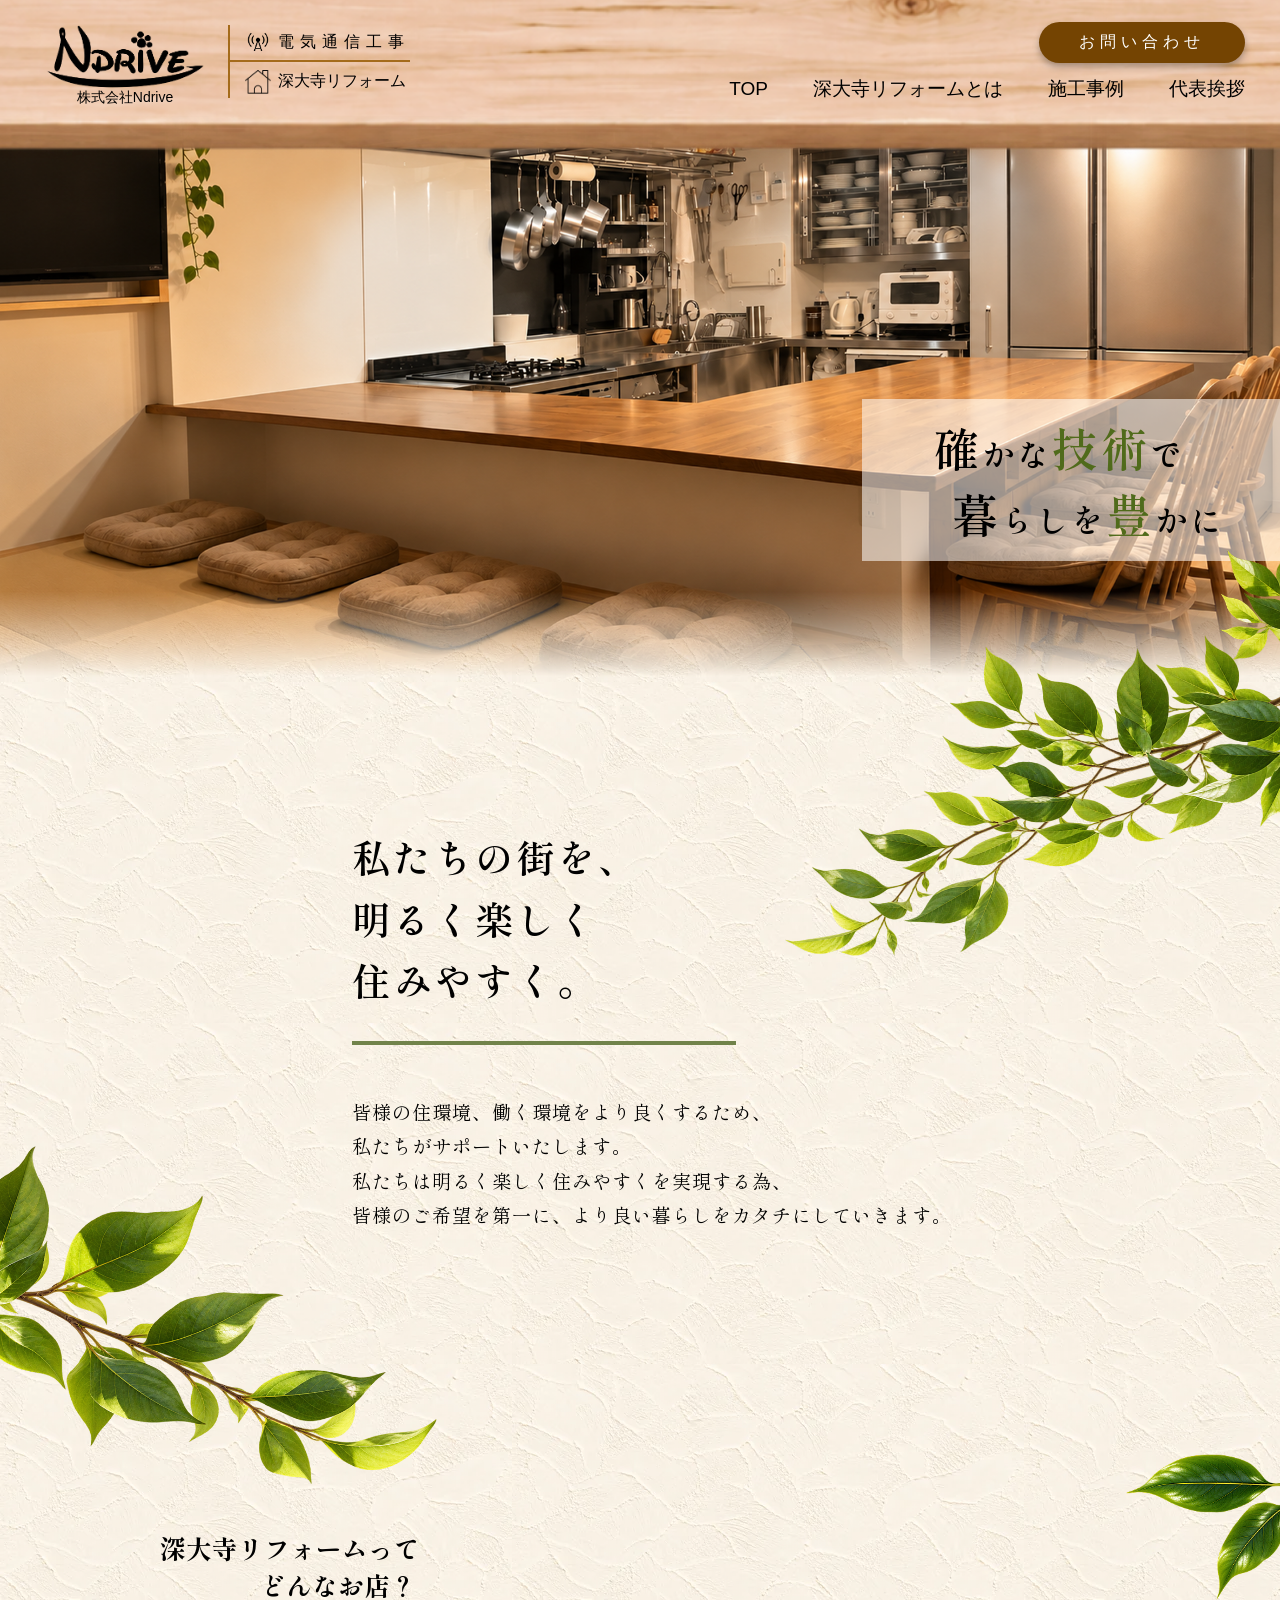
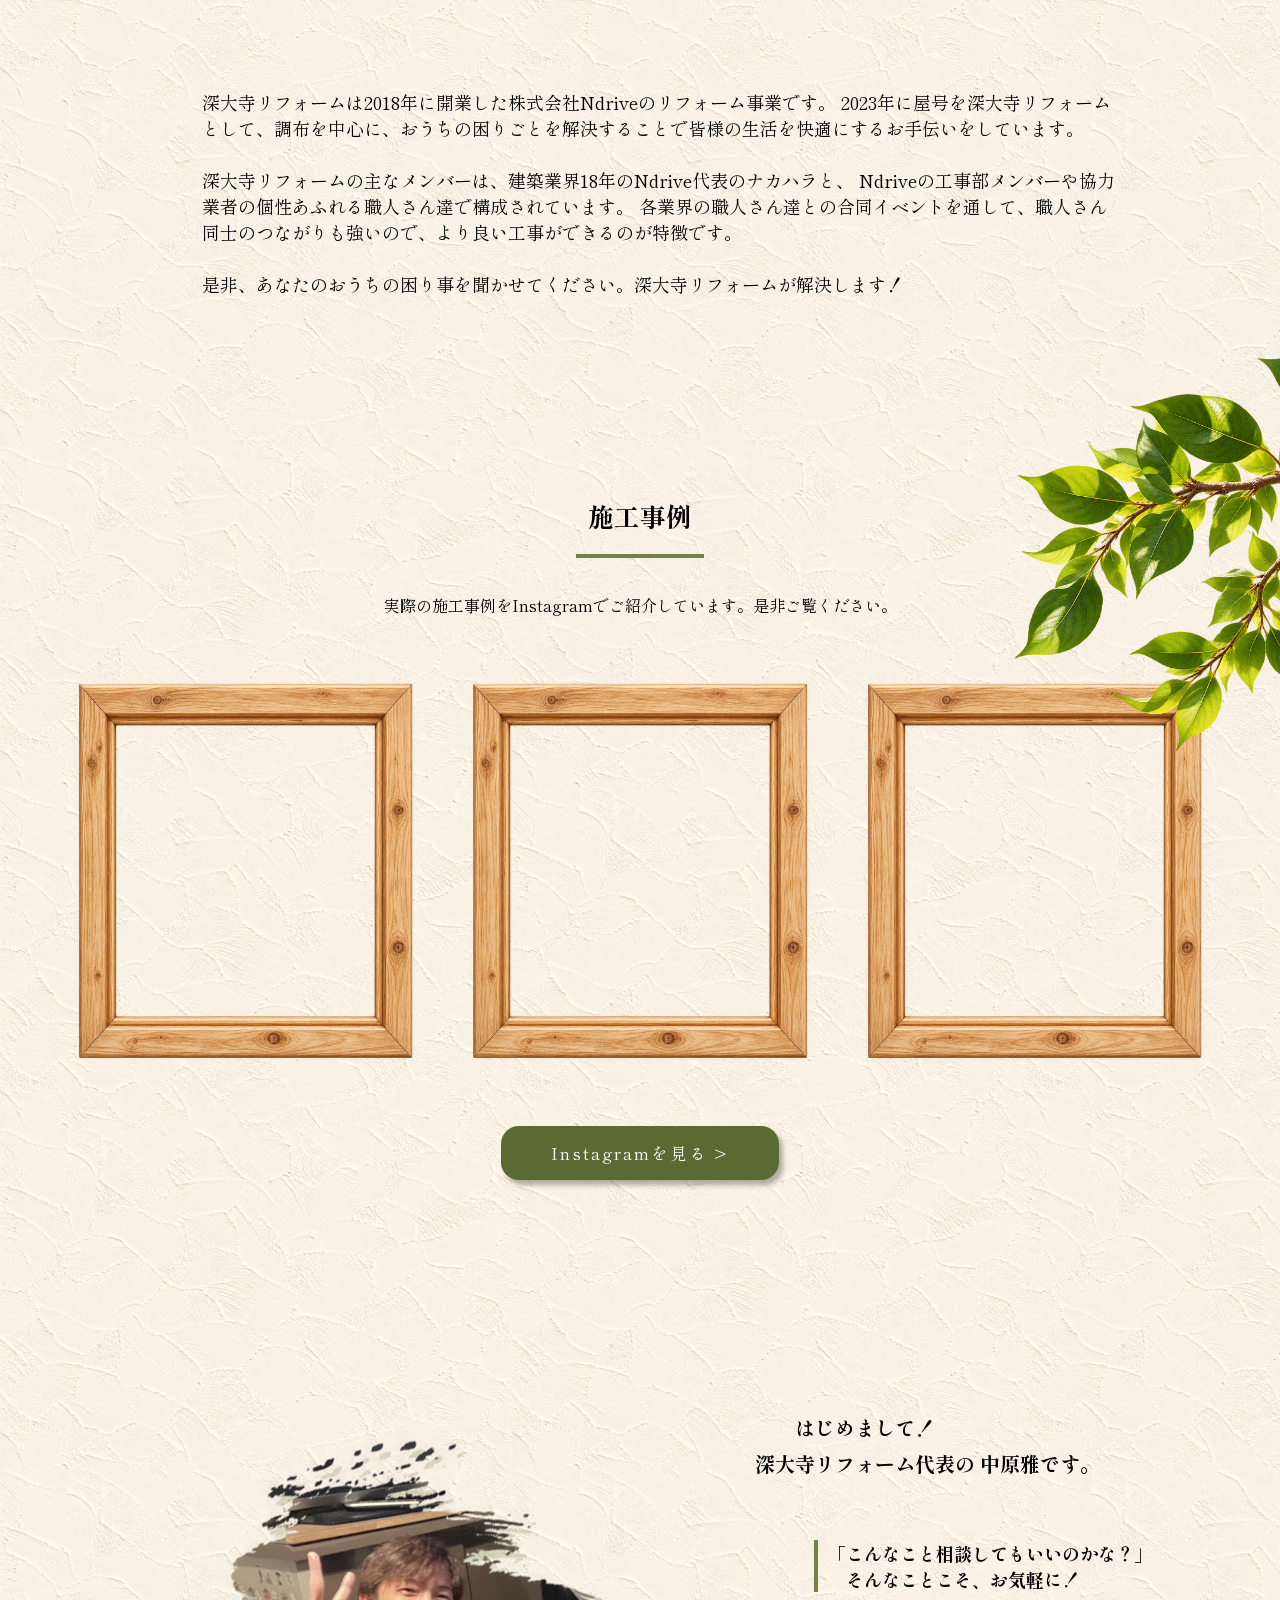
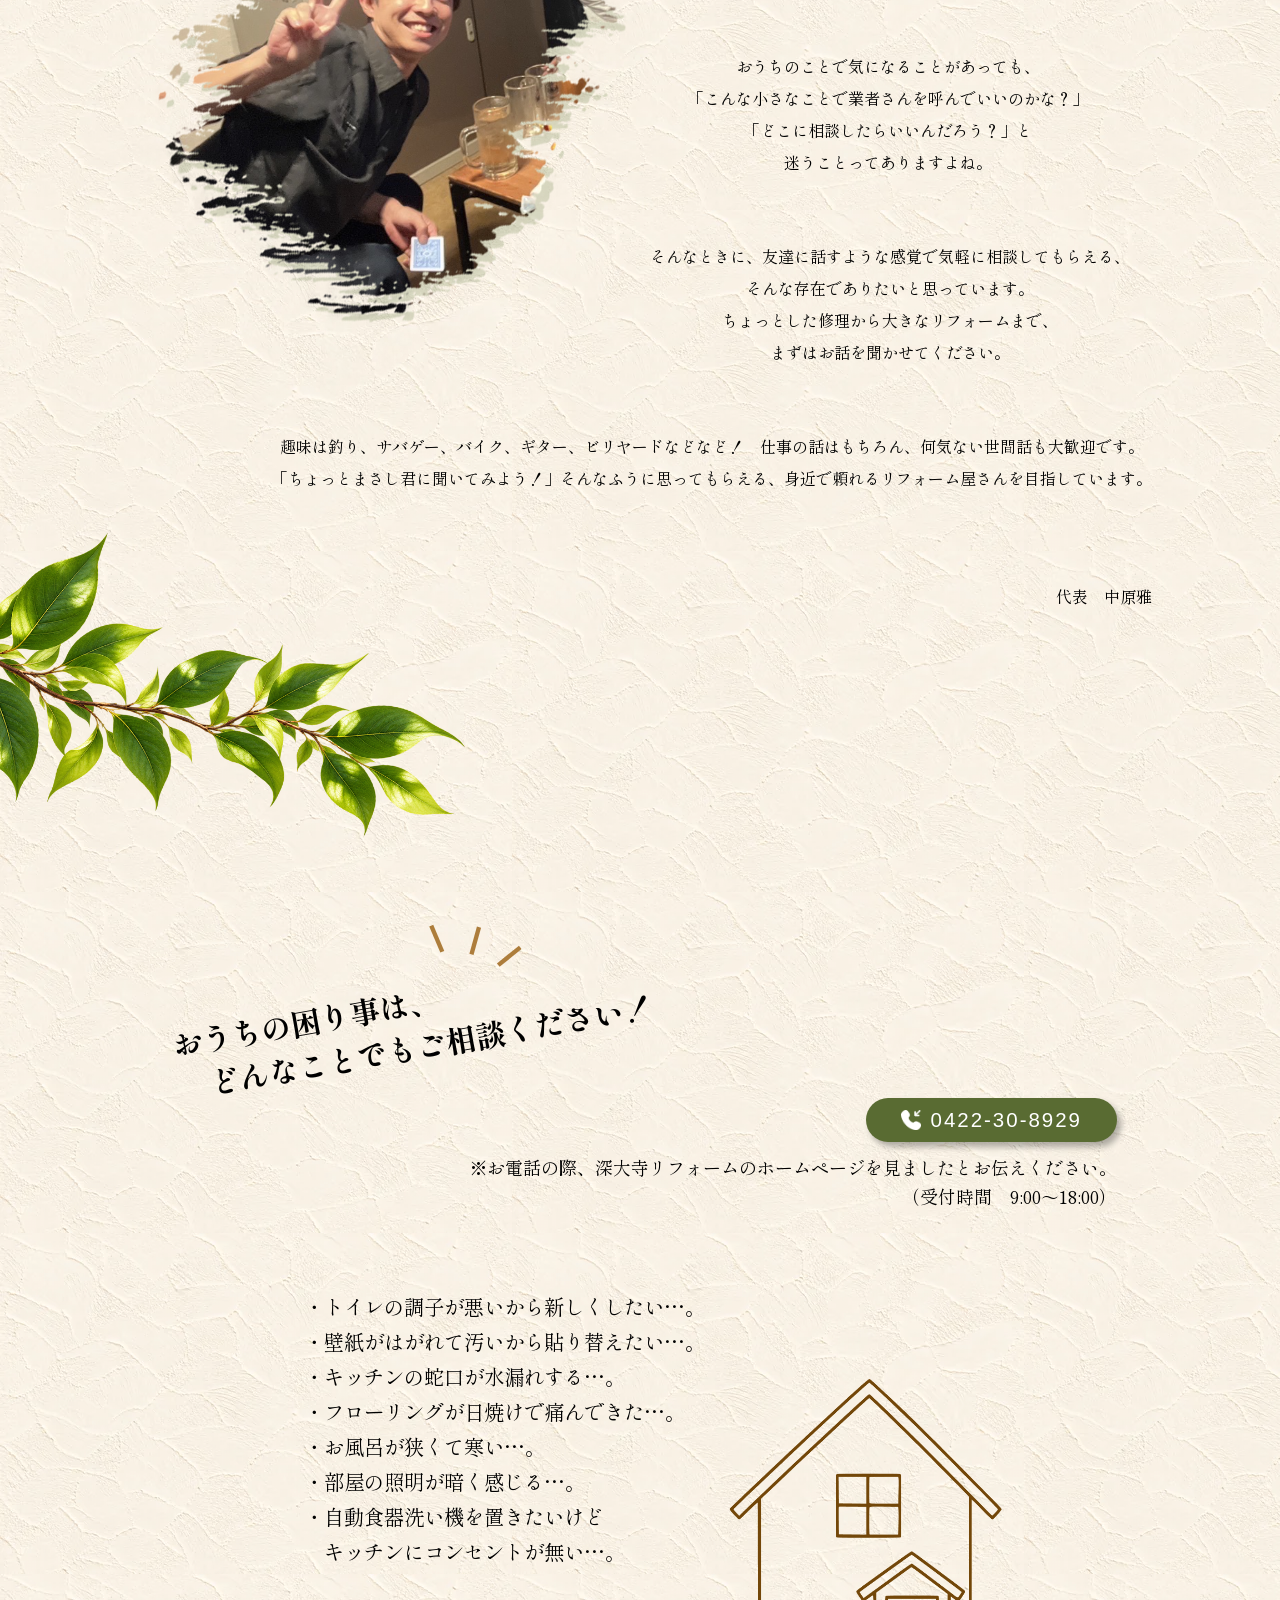
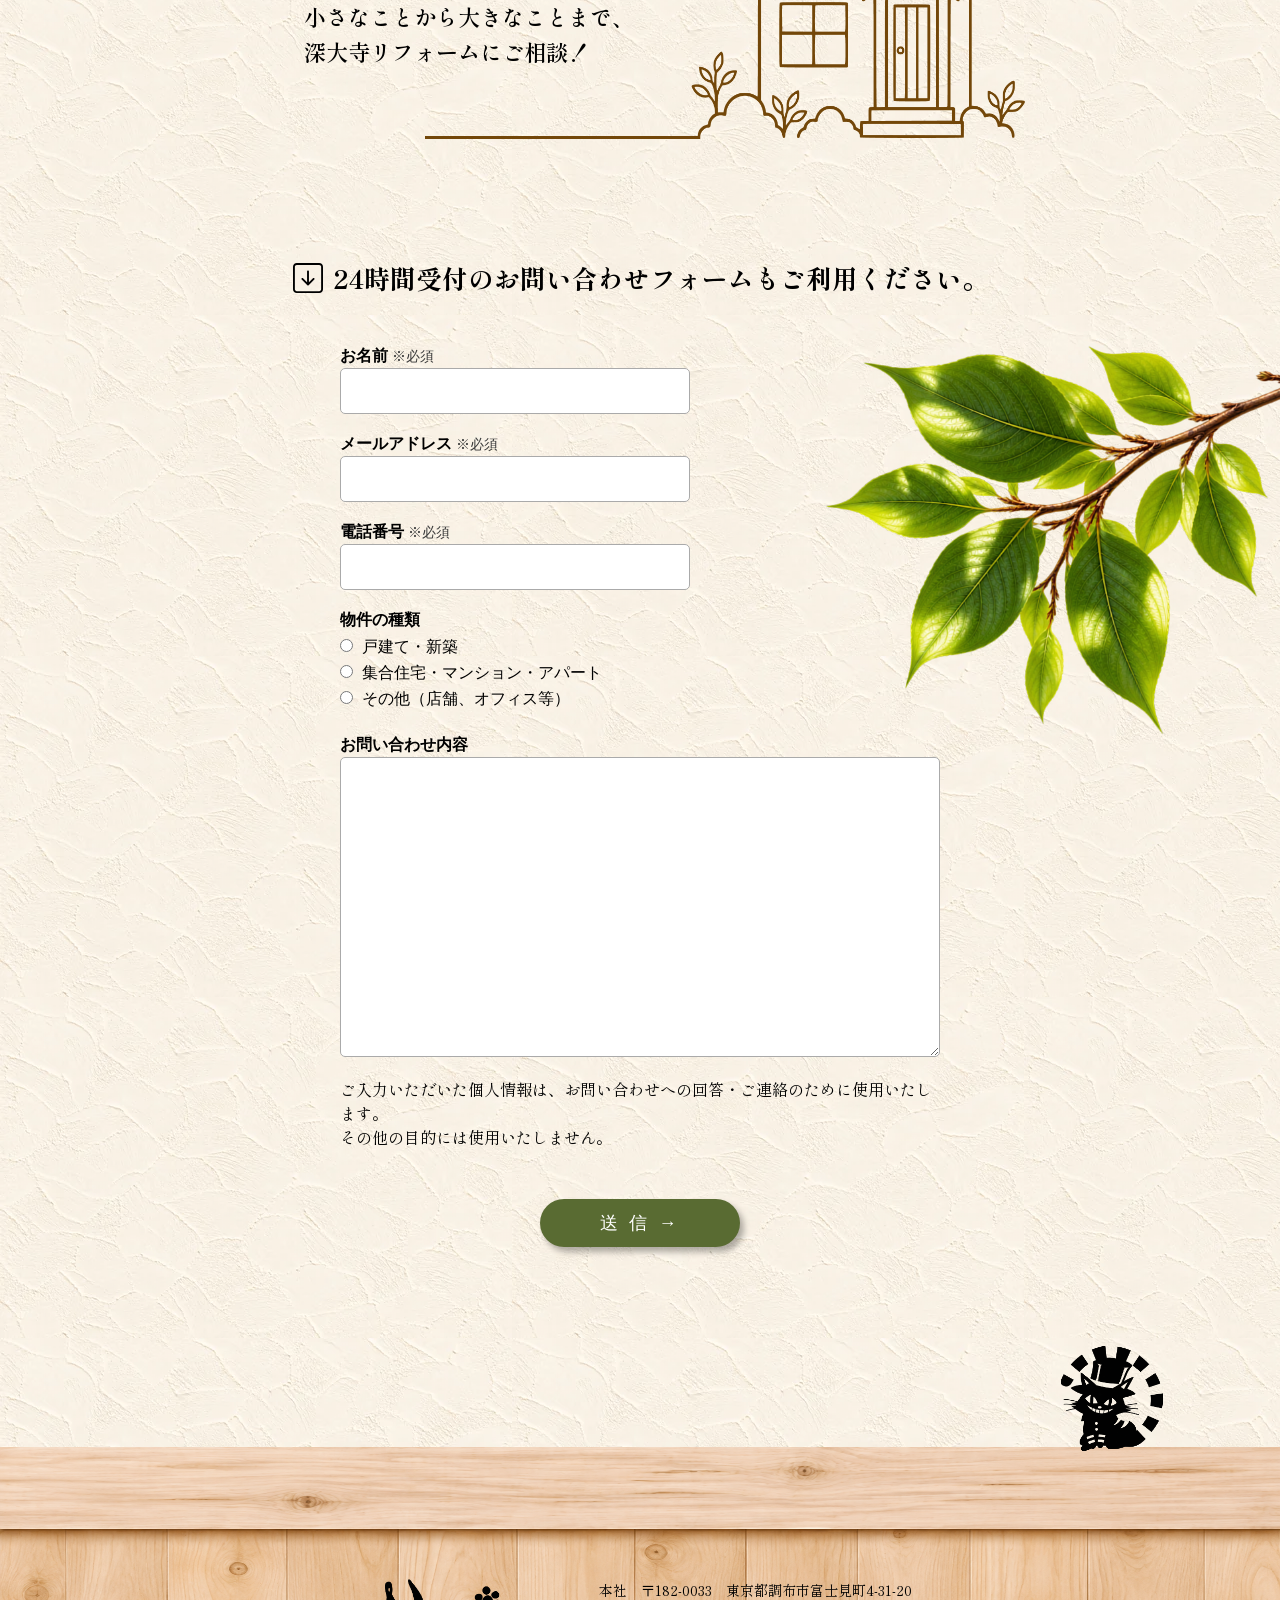
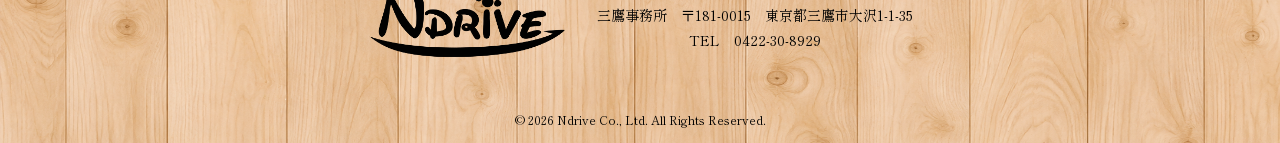
==== commit 2126fe27: "Add files via upload" ====
--- a/reform.html
+++ b/reform.html
@@ -289,7 +289,7 @@
 
 
         <!-- Ndriveロゴ -->
-        <img src="img/Ndrive_logo.png" alt="株式会社Ndrive" class="rogo">
+        <img src="img/ndrive_logo.png" alt="株式会社Ndrive" class="rogo">
 
         <!-- Nドラくん -->
         <img src="img/Ndorakun.png" alt="" class="dora">
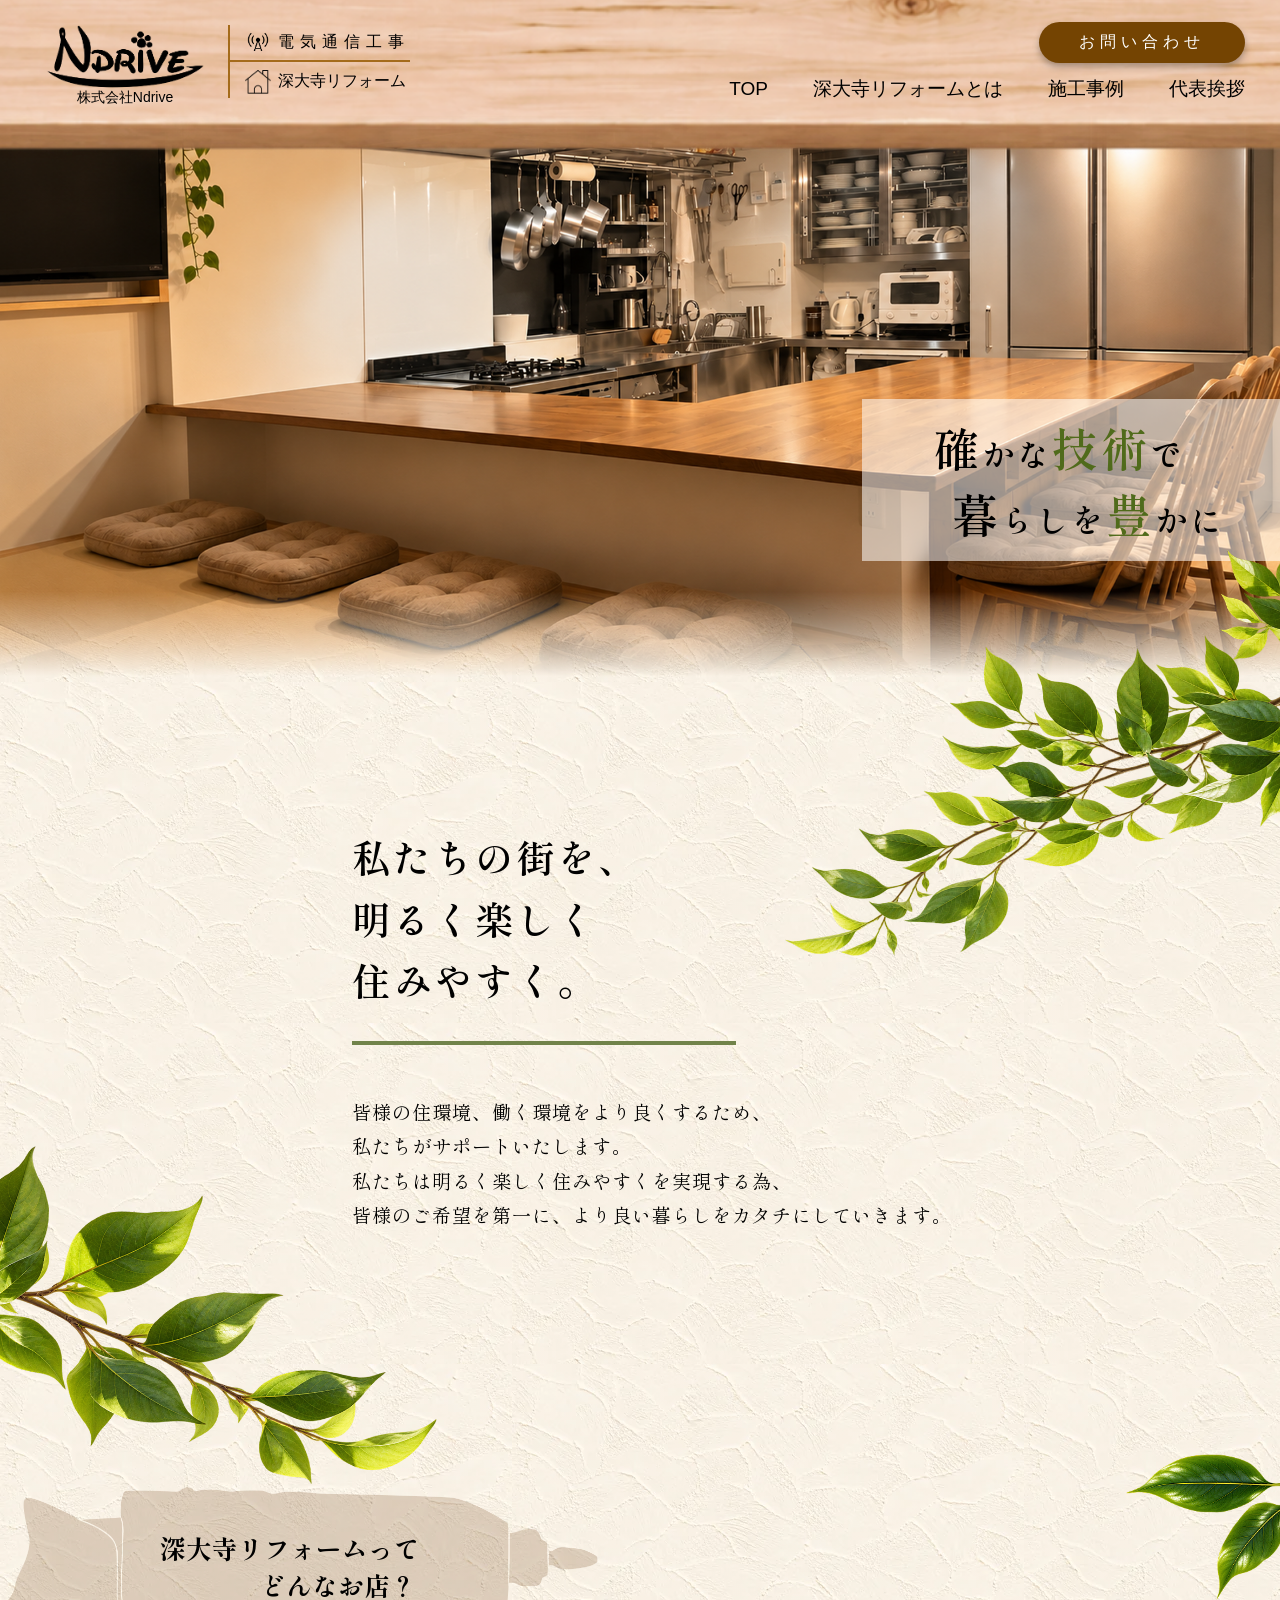
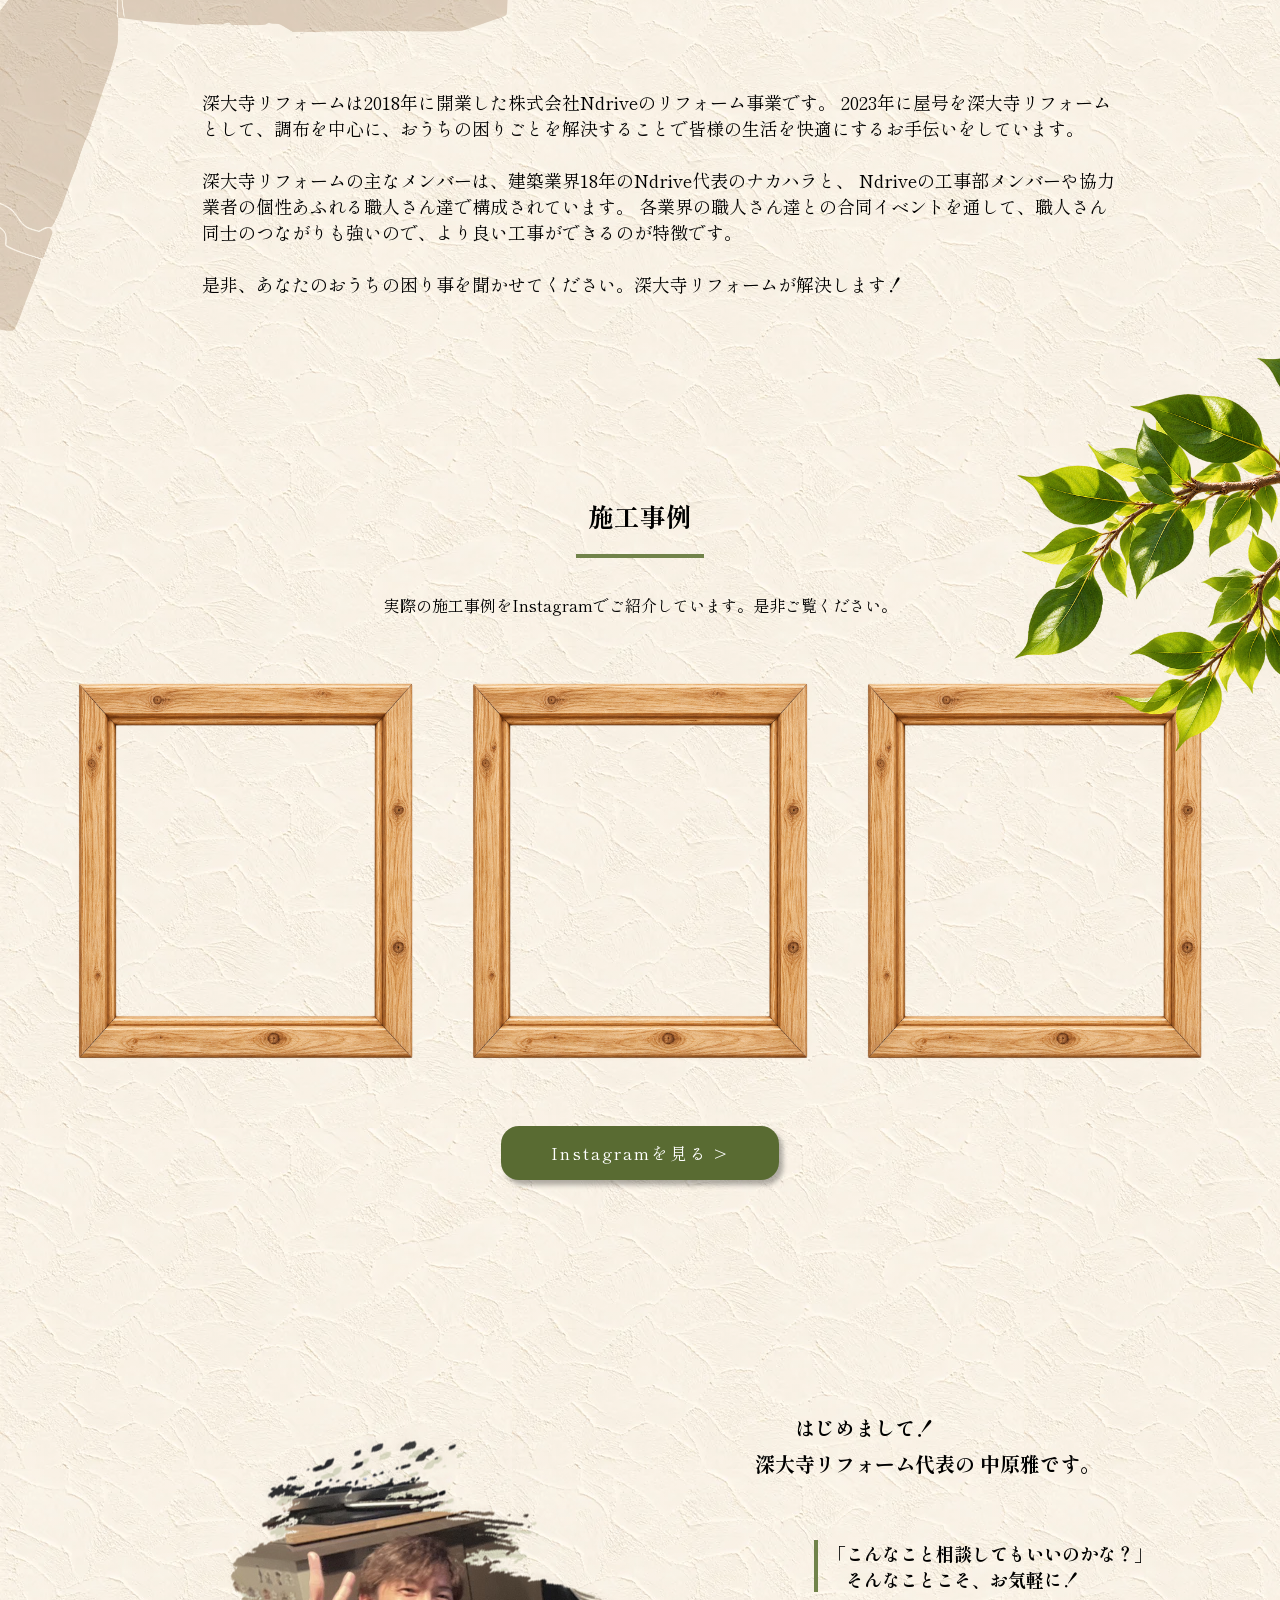
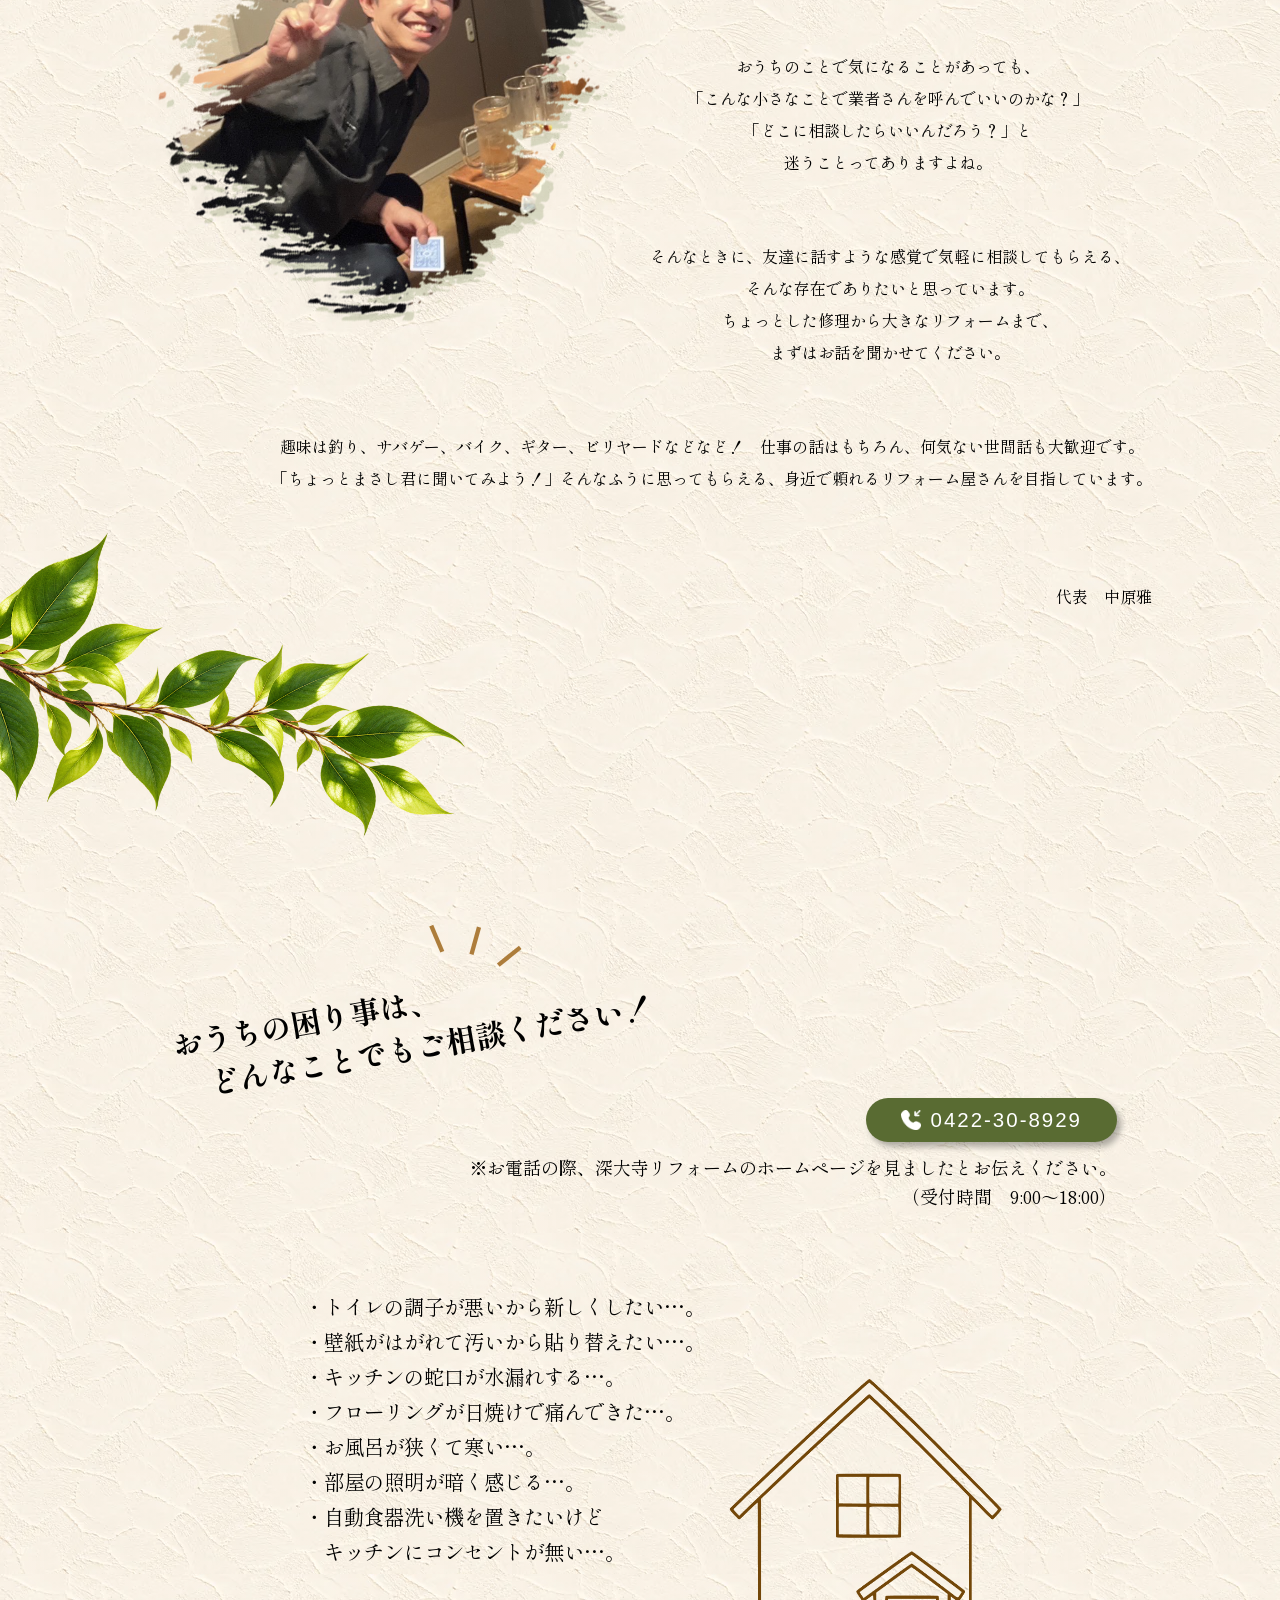
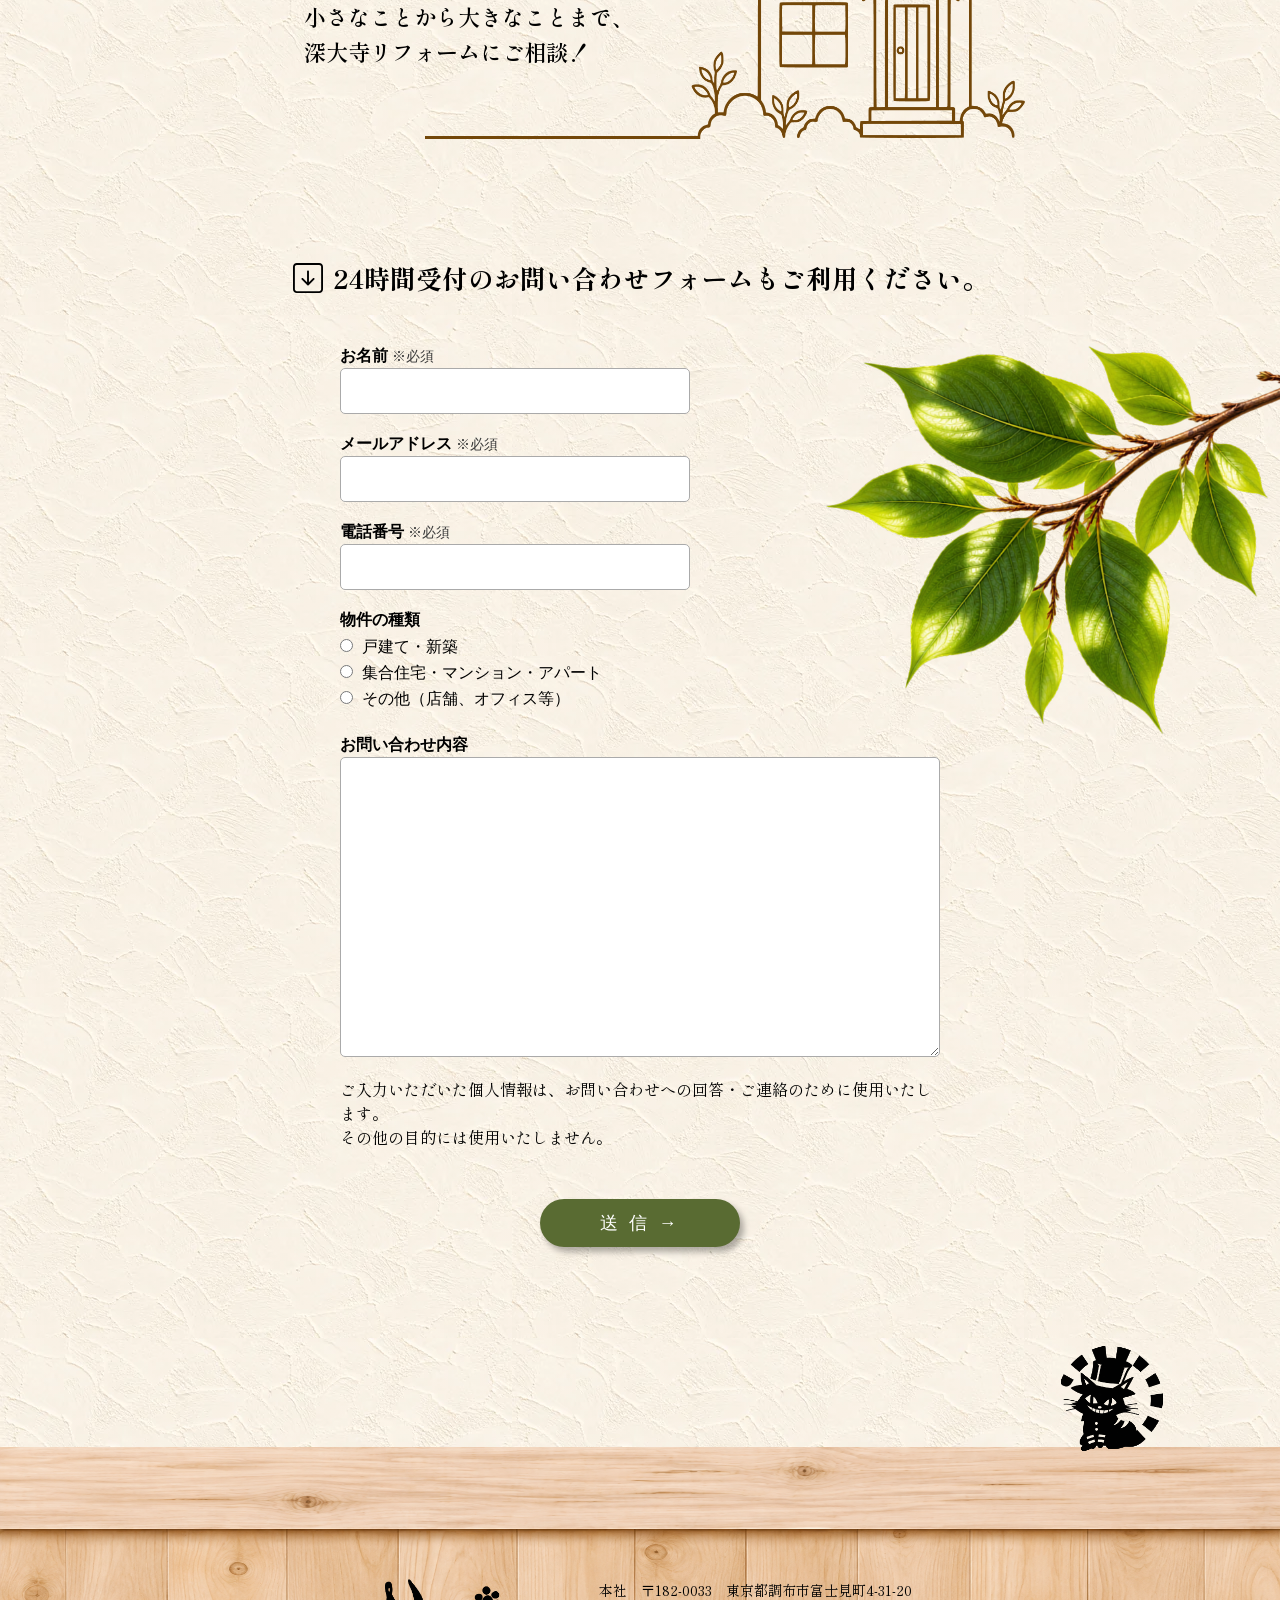
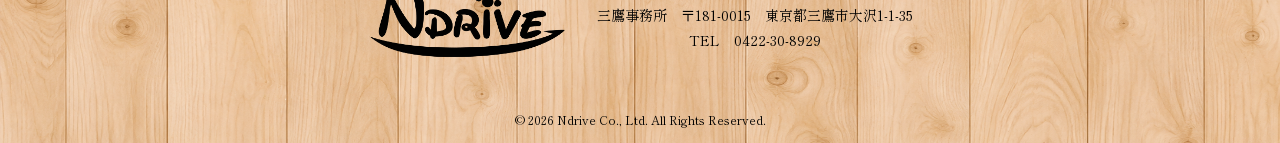
==== commit 916b45ac: "Add files via upload" ====
--- a/reform.html
+++ b/reform.html
@@ -141,7 +141,7 @@
 
             </div>
 
-            <a href="https://www.instagram.com/jindaiijireform/" target="_blank" rel="noopener noreferrer">
+            <a href="https://www.instagram.com/jindaijireform/" target="_blank" rel="noopener noreferrer">
                 Instagramを見る &gt;
             </a>
 
@@ -207,6 +207,7 @@
                 <h2><img src="img/sitayazirusi.svg" alt=""> 24時間受付の<br class="sp-br">お問い合わせフォームも<br class="sp-br">ご利用ください。</h2>
 
                 <form class="reform-form" action="#" method="post">
+                    <input type="hidden" name="_subject" value="【深大寺リフォーム】ホームページからのお問い合わせ">
 
                     <!-- お名前 -->
                     <div class="form-group">
--- a/css/reform.css
+++ b/css/reform.css
@@ -30,6 +30,16 @@
 
 /* ーーーーーーーーーーーーーーーーー全体ーーーーーーーーーーーーーーー */
 
+
+
+html,
+body {
+  overflow-x: clip;
+}
+
+body > :not(header) {
+  overflow-x: clip;
+}
 
 body {
   margin: 0 auto;
@@ -56,12 +66,18 @@
   display: none;
 }
 
+#sekou{
+  scroll-margin-top: 90px;
+}
+
 #donna,
-#sekou,
 #aisatu{
-  scroll-margin-top: 170px;
-}
-
+  scroll-margin-top: 140px;
+}
+
+#contact {
+  scroll-margin-top: 110px;
+}
 /* ーーーーーーーーーーーーーーーーーーーヘッダーーーーーーーーーーーーーーーーーーーーー */
 
 
@@ -76,7 +92,8 @@
   top: 0;
   z-index: 1000;
   padding: 15px 15px 8px;
-  overflow: visible;
+ overflow-x: clip;
+overflow-y: visible;
 }
 
 
--- a/css/reform_sp.css
+++ b/css/reform_sp.css
@@ -9,13 +9,27 @@
     letter-spacing: 4px;
 }
     
+html {
+  overflow-x: hidden;
+}
+
 body {
-  overflow-x: clip;
-}
-
-
-
-
+  overflow: visible;
+}
+
+
+#sekou{
+  scroll-margin-top: 90px;
+}
+
+
+#aisatu{
+  scroll-margin-top: 80px;
+}
+
+#contact {
+  scroll-margin-top: 200px;
+}
   
 
 /* ===== スマホ版ヘッダー ===== */
@@ -207,6 +221,10 @@
 
 /* ーーーーーーーーーーーーーーーーーーメインーーーーーーーーーーーーーーーーーー */
 
+
+.main-visual {
+  margin-top: -5px;
+}
 
 .main-text {
   position: absolute;
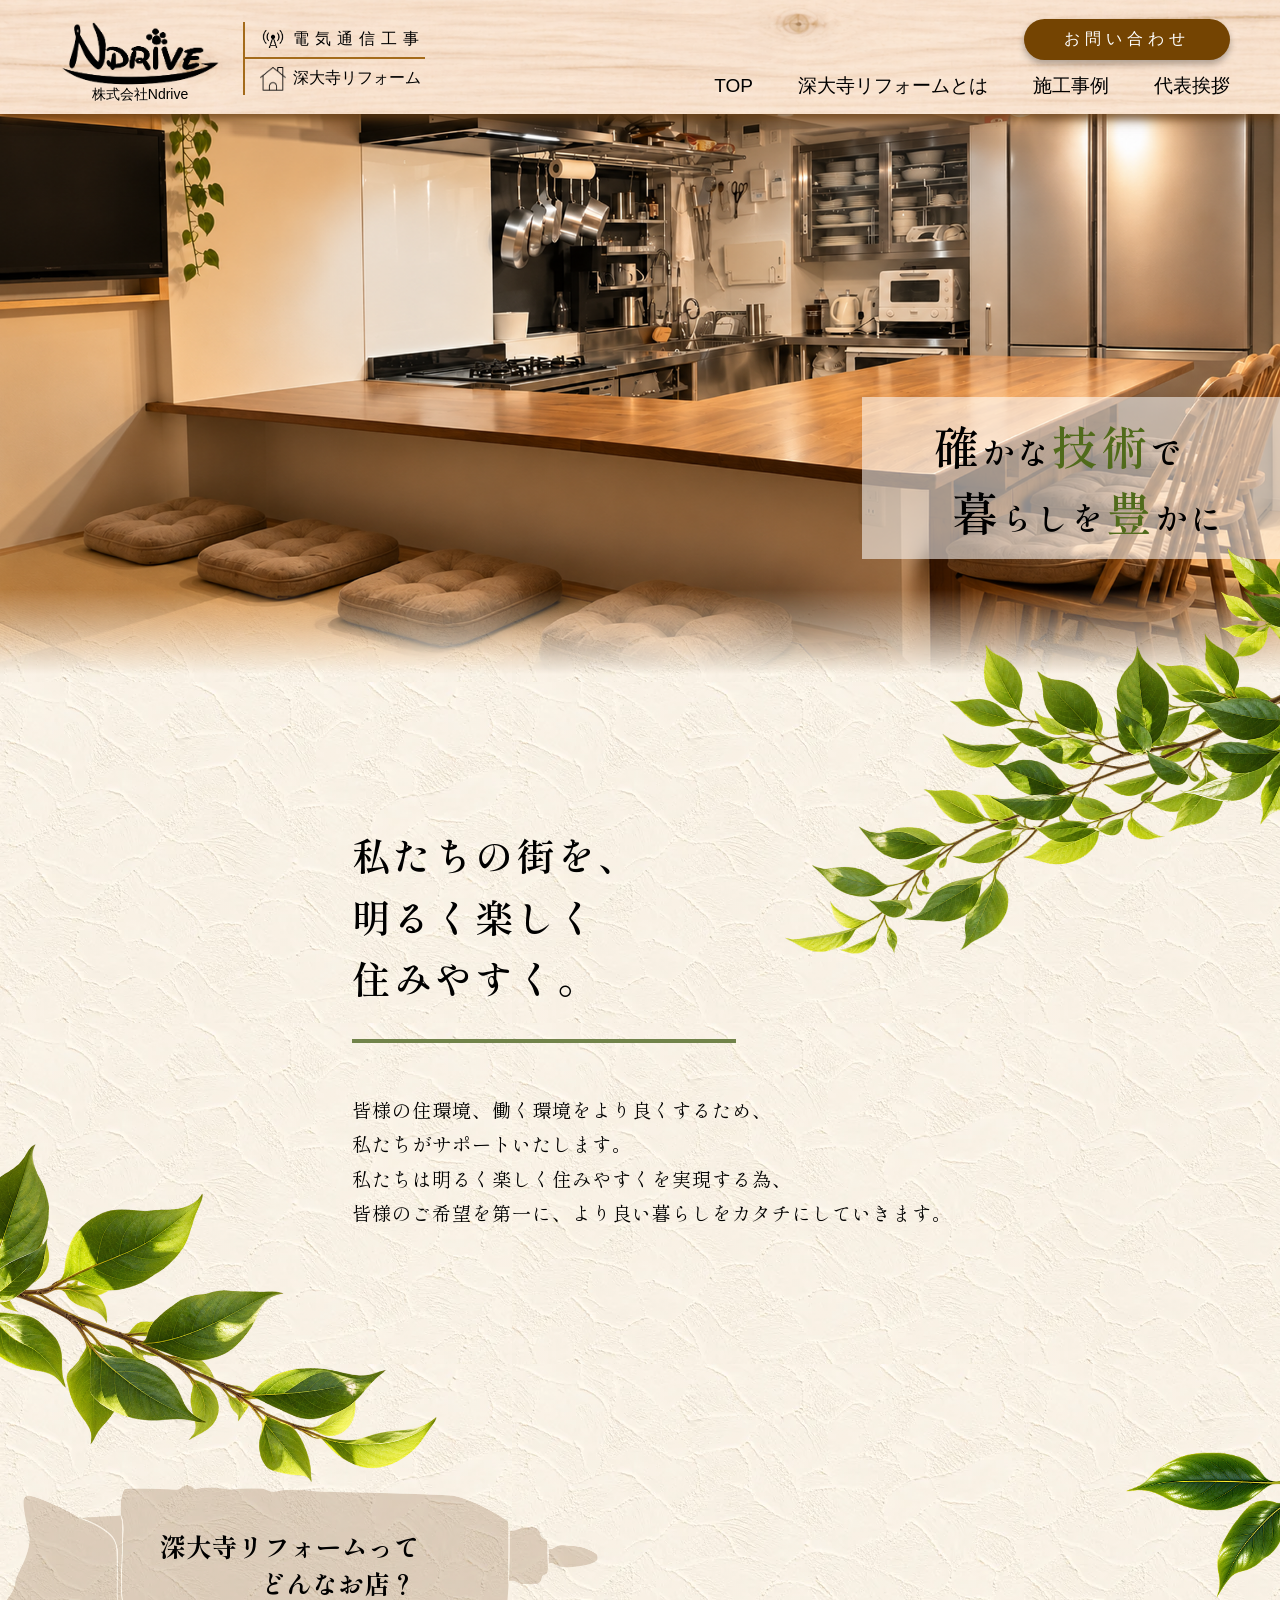
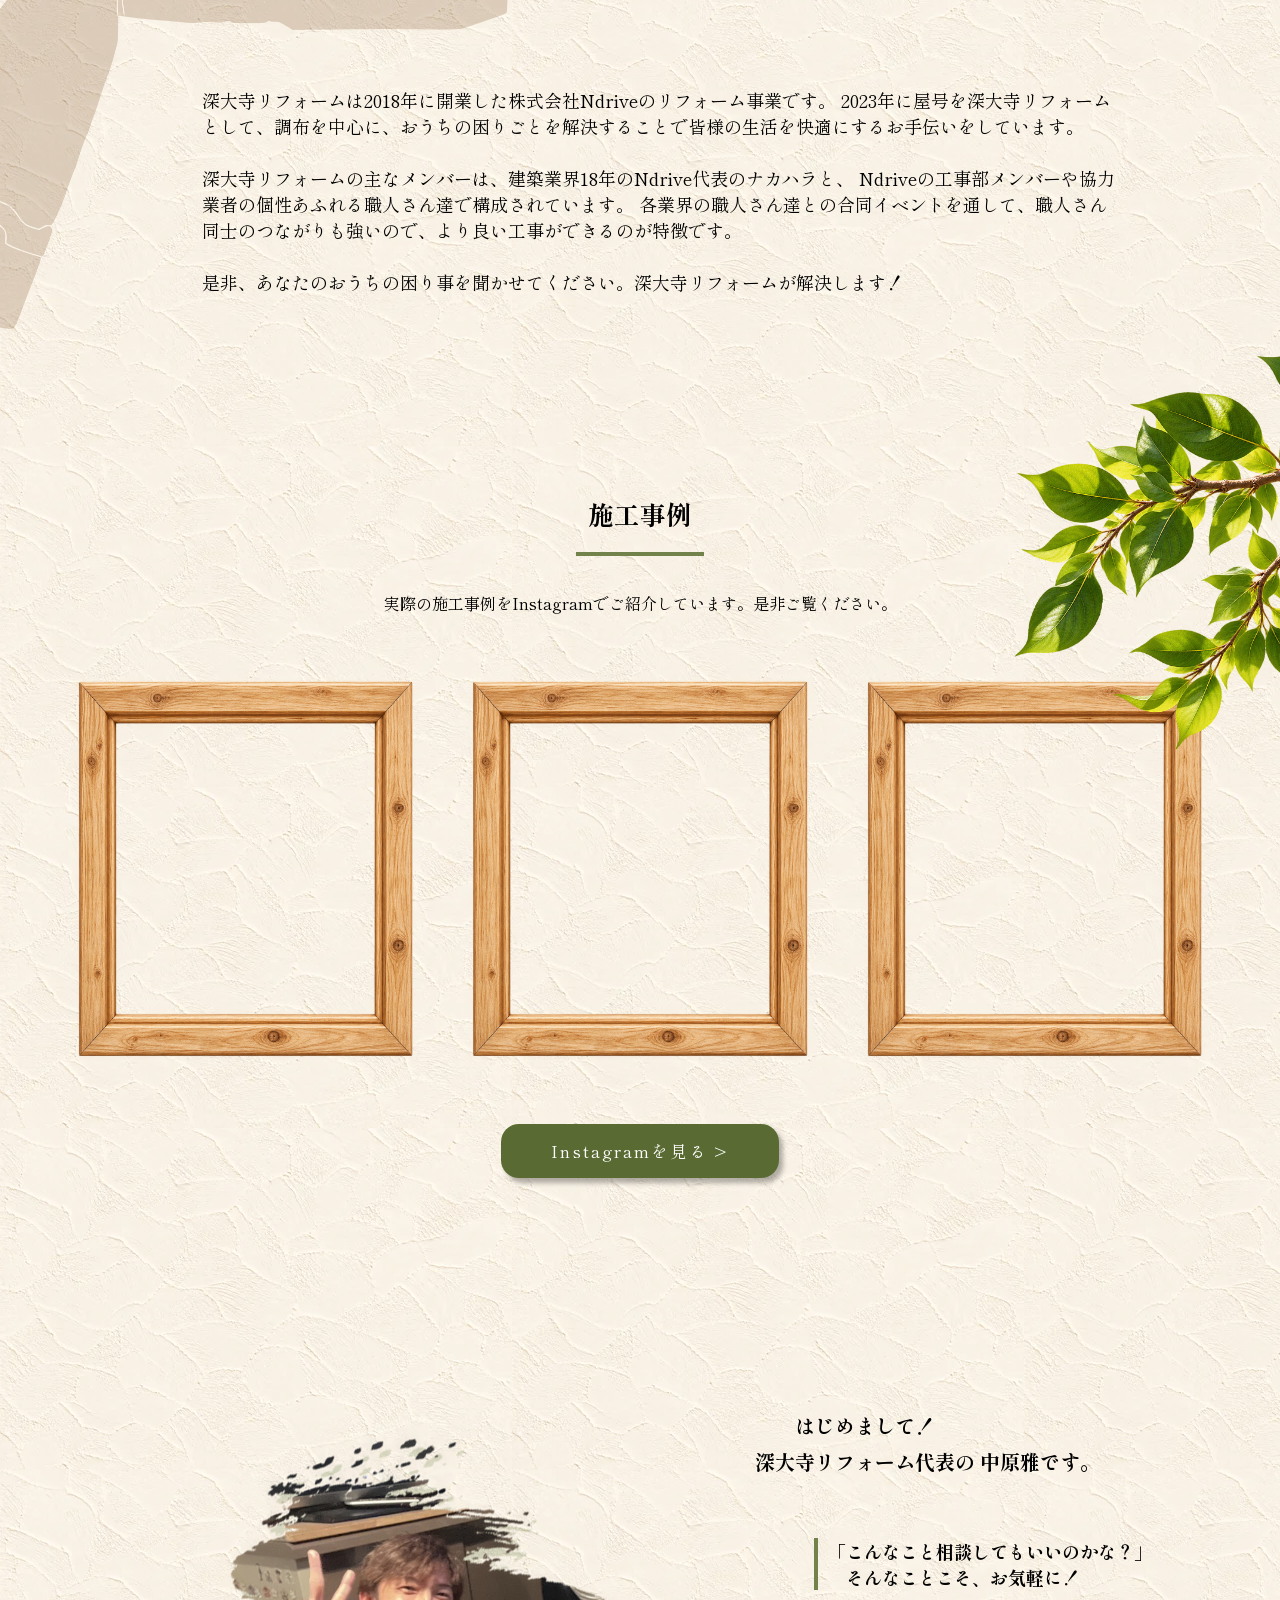
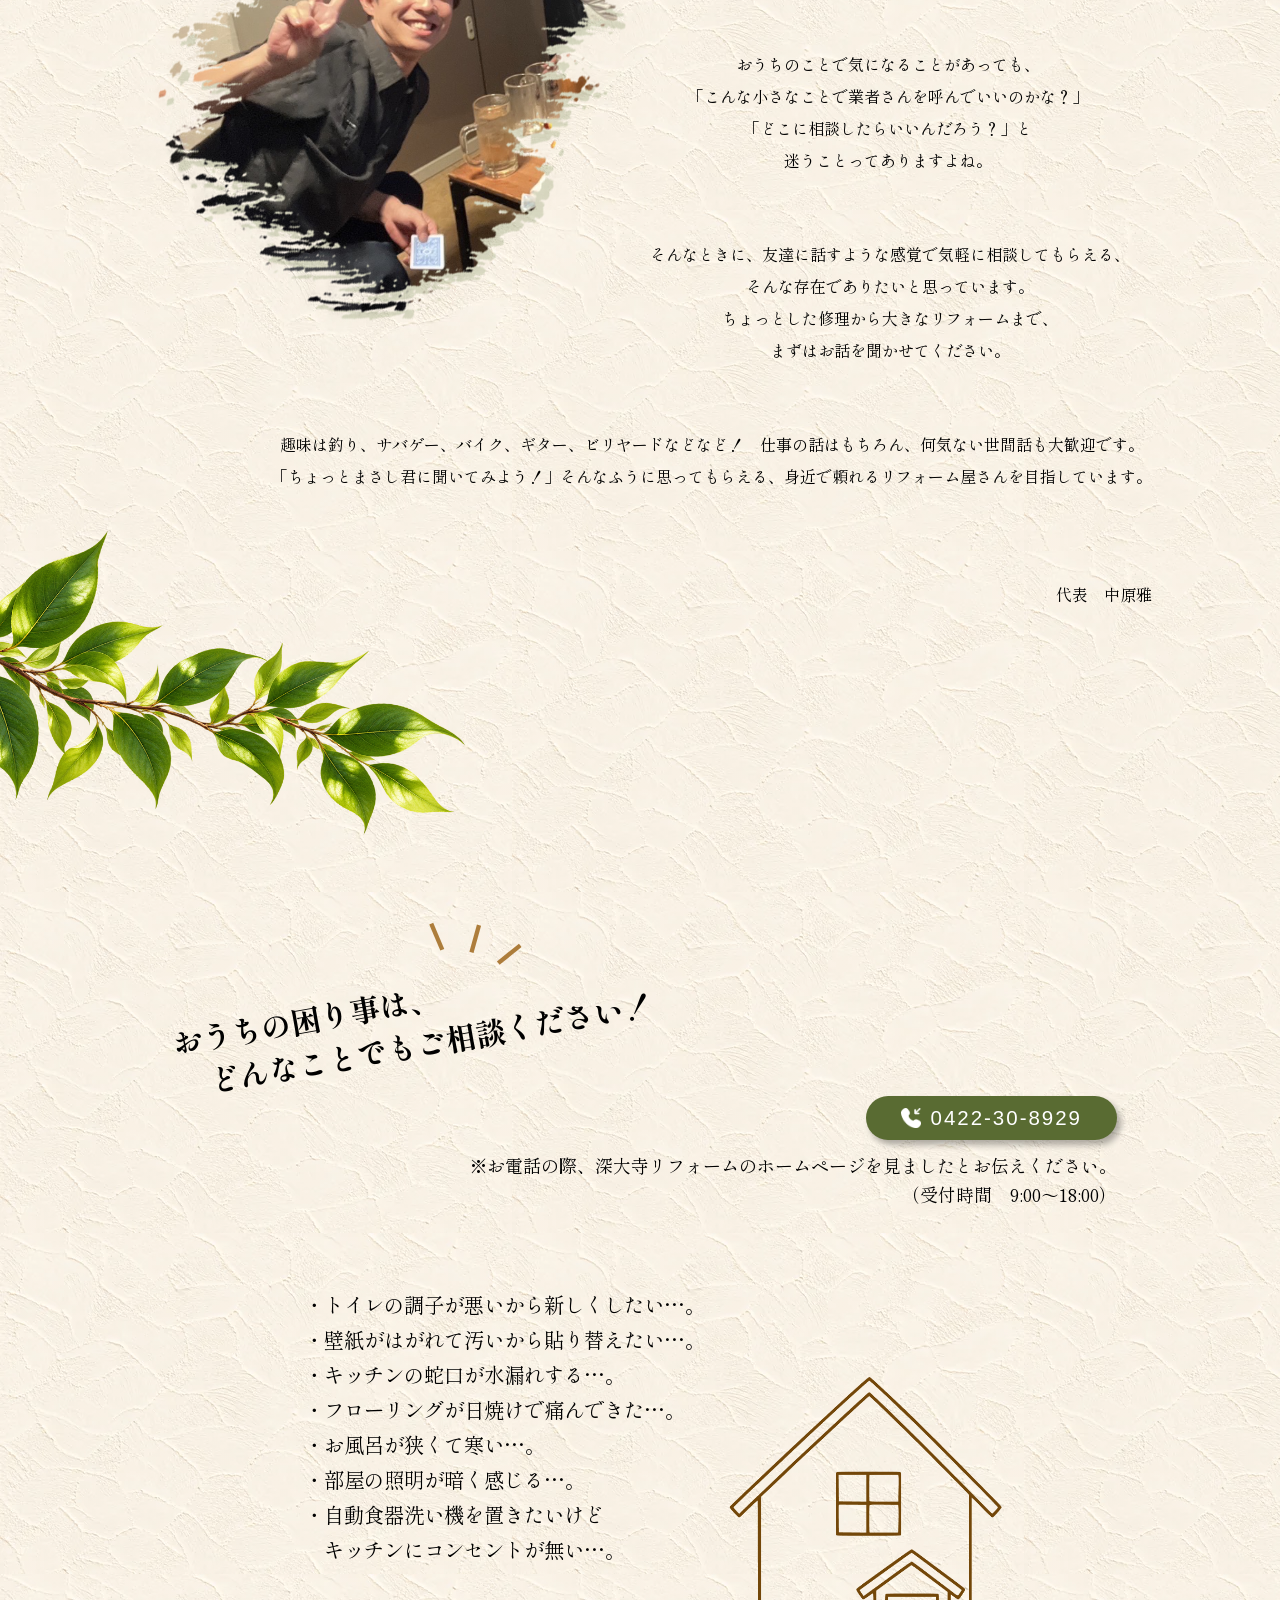
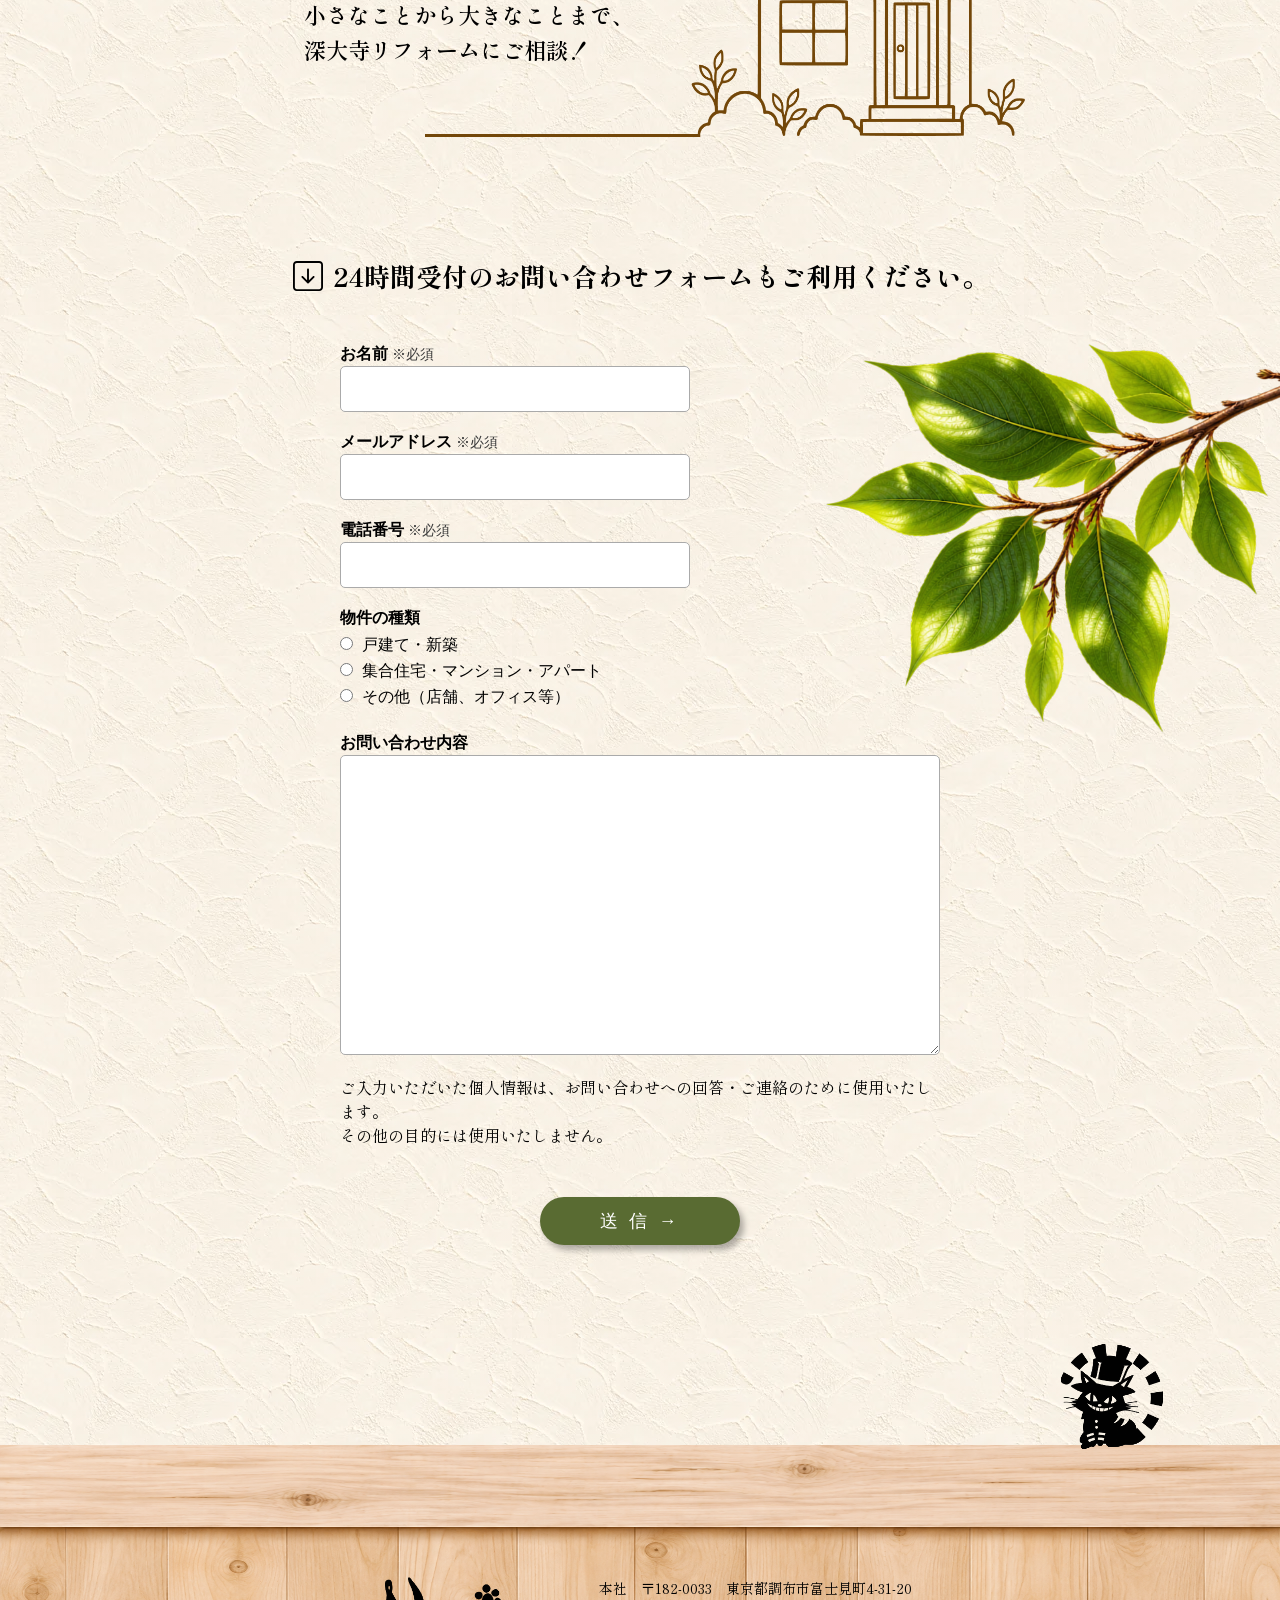
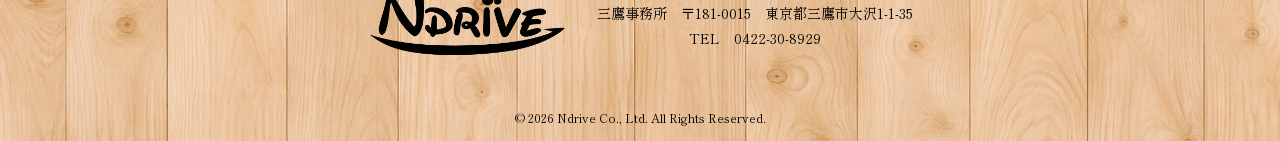
==== commit ffae4228: "Add files via upload" ====
--- a/reform.html
+++ b/reform.html
@@ -14,8 +14,8 @@
 
     <!-- CSS -->
     
-    <link rel="stylesheet" href="css/reform.css">
-    <link rel="stylesheet" href="css/reform_sp.css">
+   <link rel="stylesheet" href="css/reform.css?v=6">
+<link rel="stylesheet" href="css/reform_sp.css?v=6">
 
 
     <!--JavaScript -->
@@ -31,7 +31,7 @@
     <header>
 
         <div class="header">
-            <img src="img/hari.png" alt="" class="hari">
+           
             <div class="hidari">
                 <a href="index.html" class="logo"><img src="img/ndrive_logo.png" alt="">
                     <p>株式会社Ndrive</p>
--- a/css/reform.css
+++ b/css/reform.css
@@ -91,9 +91,16 @@
   position: sticky;
   top: 0;
   z-index: 1000;
-  padding: 15px 15px 8px;
- overflow-x: clip;
-overflow-y: visible;
+  padding: 12px 30px 9px;
+  overflow-x: clip;
+  overflow-y: visible;
+
+  background-image: url(../img/hari_trim.png);
+  background-repeat: repeat-x;
+  background-size: auto 540px;
+background-position: center calc(50% - 7px);
+box-shadow: 0 5px 7px rgba(100, 60, 20, 0.65),
+            0 7px 12px rgba(100, 60, 20, 0.35);
 }
 
 
@@ -112,7 +119,7 @@
 
 header .hari {
   position: absolute;
-  top: -390px;
+  top: 0px;
   left: 50%;
   transform: translateX(-50%);
 width: max(3000px);
@@ -284,13 +291,17 @@
   transition: all 0.3s ease;
 }
 
+
+
 /* =========================
    ヘッダー全体
 ========================= */
 
 header.scrolled {
-  padding: 0px 15px;
-  box-shadow: 0 3px 12px rgba(0, 0, 0, 0.25);
+  padding: 0px 15px 2px;
+   background-image: url("../img/hari_trim.png");
+  box-shadow: 0 5px75px rgba(100, 60, 20, 0.65),
+            0 7px 12px rgba(100, 60, 20, 0.25);
 }
 
 /* =========================
--- a/css/reform_sp.css
+++ b/css/reform_sp.css
@@ -36,13 +36,18 @@
 
 
 
-
 header,
 header.scrolled {
   width: 100%;
-  padding: 5px 10px;
+  padding: calc(5px + env(safe-area-inset-top, 0px)) 10px 5px;
   margin: 0;
-}
+  background-color: transparent;
+   background-position: center calc(50% - 4px);
+box-shadow: 0 -50px 0 0 #ffffff,
+            0 3px 5px rgba(100, 60, 20, 0.65),
+            0 7px 12px rgba(100, 60, 20, 0.55);
+}
+
 
 /* ヘッダー全体を2段にする */
 header .header {
@@ -55,20 +60,6 @@
 }
 
 
-header .hari,
-header.scrolled .hari {
-  display: block;
-  content: url("../img/hari_sumaho.png");
-
-  position: absolute;
-  width: 1900px;
-  max-width: none;
-  height: auto;
-
-  top: -295px;
-  left: 50%;
-  transform: translateX(-50%);
-}
 
 
 /* 切り替えメニューを非表示 */
@@ -914,7 +905,7 @@
 
 
 
-  header .hari,
+  /* header .hari,
 header.scrolled .hari {
   display: block;
   content: url("../img/hari_sumaho.png");
@@ -924,23 +915,25 @@
   max-width: none;
   height: auto;
 
-  top: -375px;
+
+  
+  top: -750px;
   left: 50%;
   transform: translateX(-50%);
-}
+} */
 
 /* 通常時 */
-header .hari {
+/* header .hari {
   transform: translateX(-50%) scaleY(1);
   transform-origin: center center;
-}
+} */
 
 /* スクロール時 */
-header.scrolled .hari {
+/* header.scrolled .hari {
   transform: translateX(-50%) scaleY(0.5);
   transform-origin: center center;
   top: -390px;
-}
+} */
 
 
 
